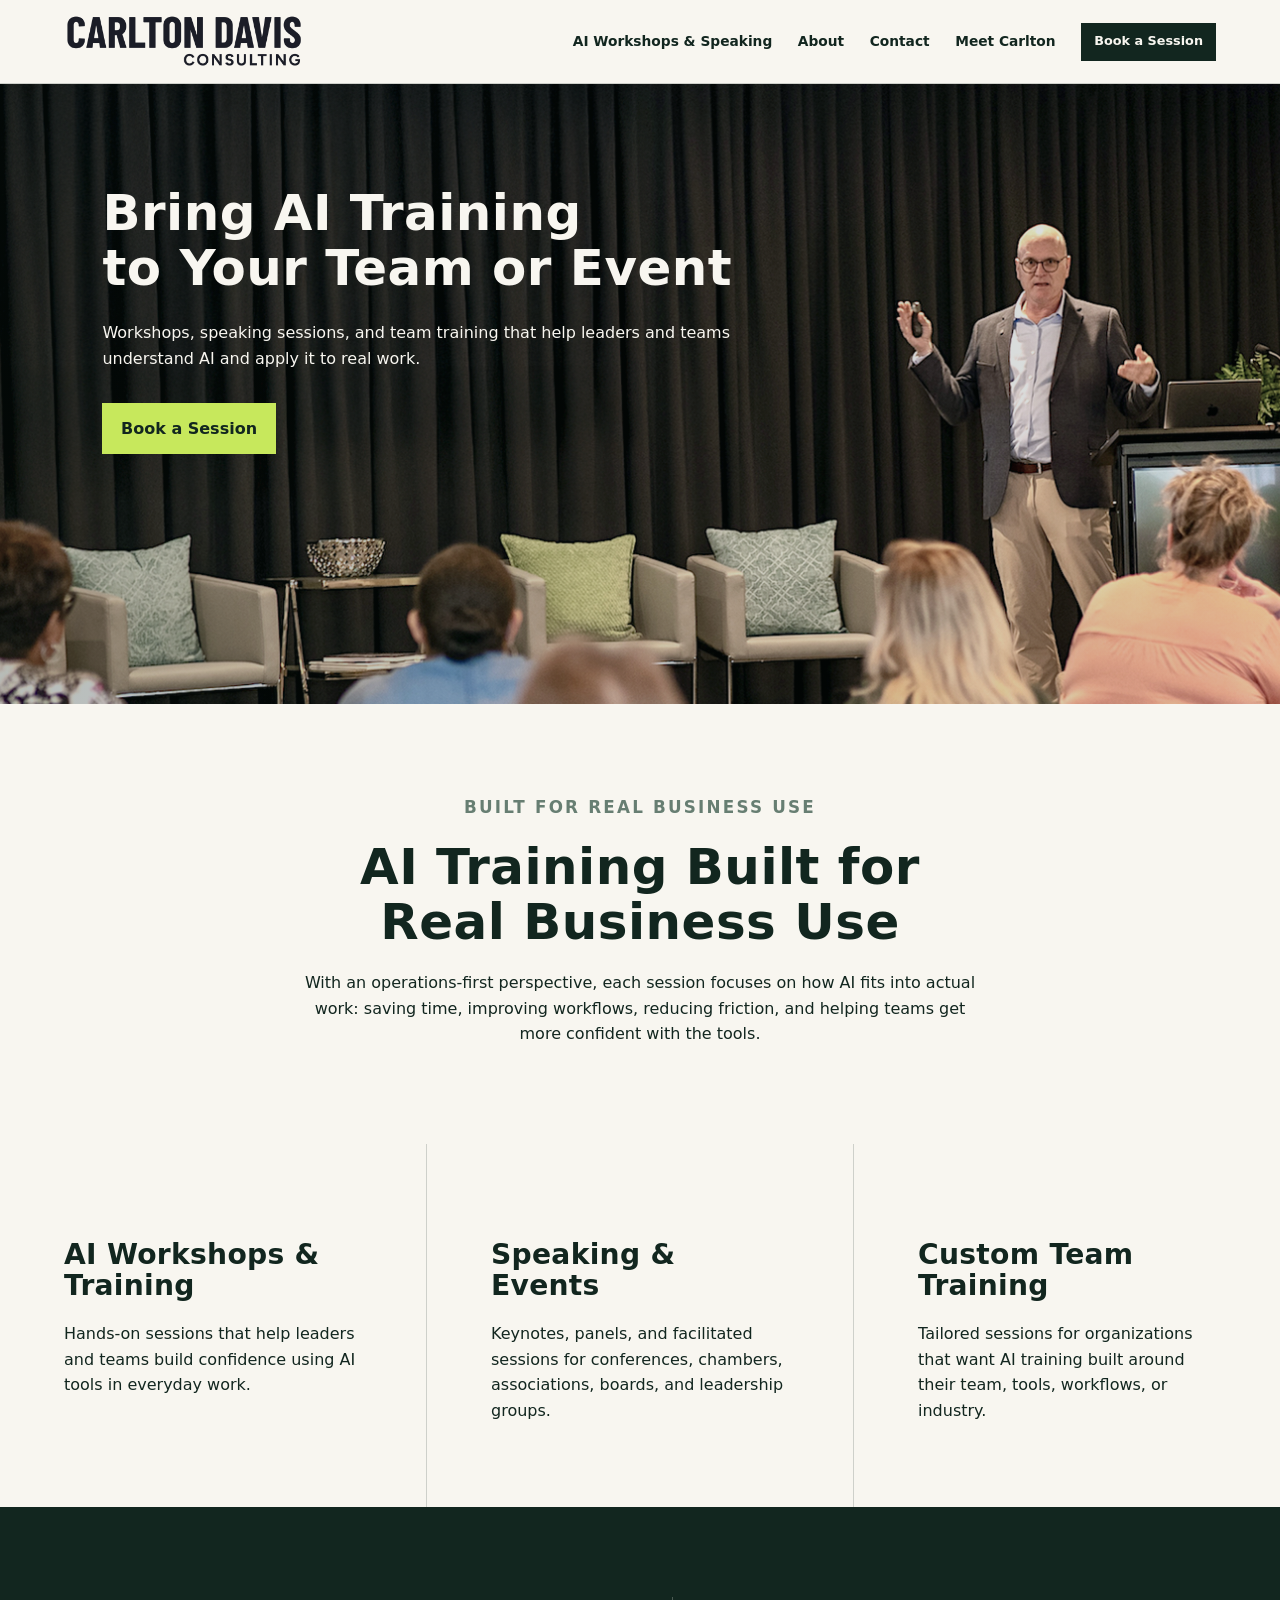
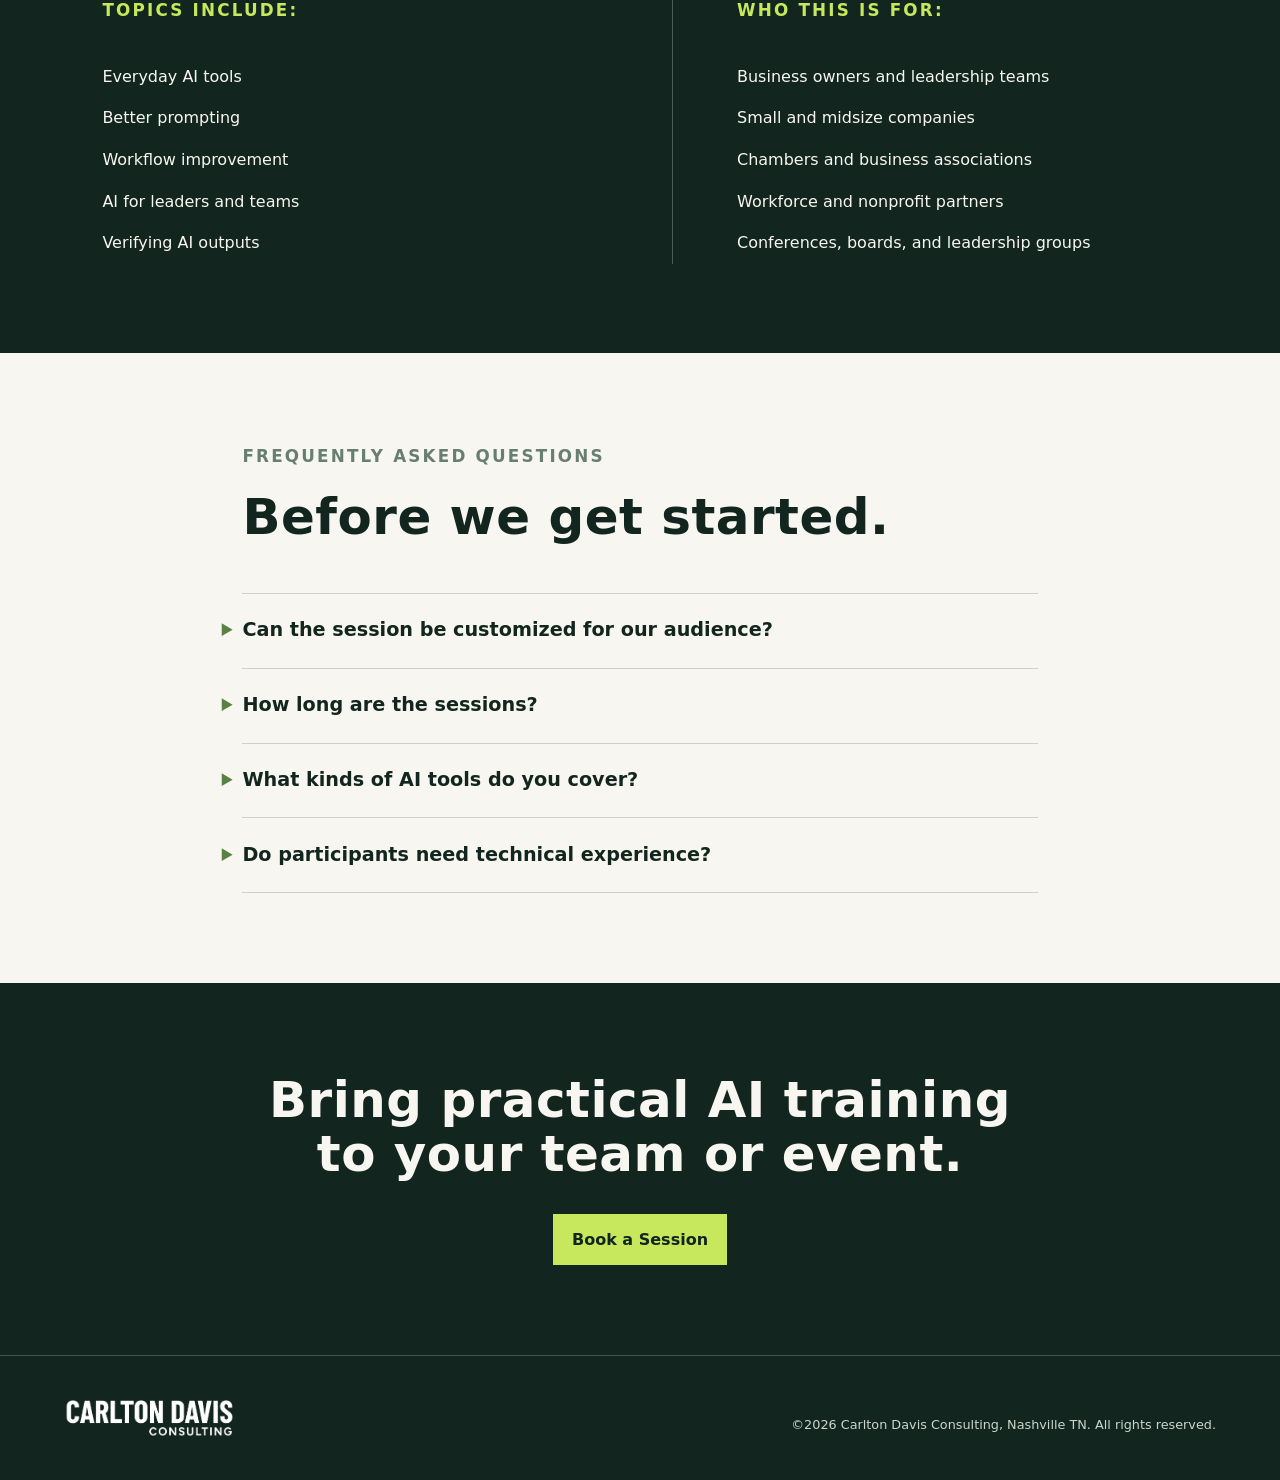
==== ai-workshops-speaking/index.html @ 433b6ee5 "Add files via upload" ====
<!doctype html>
<html lang="en"><head><meta charset="utf-8"><meta name="viewport" content="width=device-width, initial-scale=1"><meta name="description" content="AI workshops, speaking sessions, and team training that help leaders and teams apply AI to real work."><title>AI Workshops &amp; Speaking | Carlton Davis Consulting</title><link rel="canonical" href="https://www.carltondavisconsulting.com/ai-workshops-speaking/"><meta property="og:type" content="website"><meta property="og:title" content="AI Workshops &amp; Speaking | Carlton Davis Consulting"><meta property="og:description" content="Practical AI training for teams, business events, and leadership groups."><meta property="og:image" content="https://www.carltondavisconsulting.com/assets/og.jpg"><meta name="twitter:card" content="summary_large_image"><link rel="stylesheet" href="../assets/styles.css"><link rel="stylesheet" href="../assets/workshops-page.css"><script type="application/ld+json">{"@context":"https://schema.org","@type":"FAQPage","mainEntity":[{"@type":"Question","name":"Can the session be customized for our audience?","acceptedAnswer":{"@type":"Answer","text":"Yes. Workshops and training sessions can be shaped around your audience, industry, tools, and goals."}},{"@type":"Question","name":"How long are the sessions?","acceptedAnswer":{"@type":"Answer","text":"Typical formats include 60-minute presentations, 90-minute leadership sessions, 2-hour demonstrations, half-day workshops and custom team training."}},{"@type":"Question","name":"What kinds of AI tools do you cover?","acceptedAnswer":{"@type":"Answer","text":"Sessions can include tools like ChatGPT, Gemini, Claude, and other everyday AI tools depending on the audience and goals."}},{"@type":"Question","name":"Do participants need technical experience?","acceptedAnswer":{"@type":"Answer","text":"No. Sessions are designed for business leaders and teams who want practical AI guidance without needing a technical background."}}]}</script></head><body><a class="skip-link" href="#main">Skip to content</a><header class="site-header"><a class="brand" href="/" aria-label="Carlton Davis Consulting home">Carlton Davis <span>Consulting</span></a><button class="menu-button" type="button" aria-expanded="false" aria-controls="site-nav">Menu</button><nav id="site-nav" class="site-nav" aria-label="Primary navigation"><a aria-current="page" href="./">AI Workshops &amp; Speaking</a><a href="/#about">About</a><a href="/#contact">Contact</a><a href="/#carlton">Meet Carlton</a><a class="button button-small" href="https://calendar.app.google/vsopyCJjrNw46KgU7" target="_blank" rel="noopener">Book a Session</a></nav></header><main id="main"><section class="page-hero"><img src="../assets/workshops-hero.jpg" width="1592" height="663" alt="Carlton Davis delivering a presentation on AI to an audience of small business owners" fetchpriority="high"><div><h1>Bring AI Training<br>to Your Team or Event</h1><p>Workshops, speaking sessions, and team training that help leaders and teams understand AI and apply it to real work.</p><a class="button button-light" href="https://calendar.app.google/vsopyCJjrNw46KgU7" target="_blank" rel="noopener">Book a Session</a></div></section><section class="section training-intro"><p class="eyebrow">Built for real business use</p><h2>AI Training Built for Real Business Use</h2><p>With an operations-first perspective, each session focuses on how AI fits into actual work: saving time, improving workflows, reducing friction, and helping teams get more confident with the tools.</p></section><section class="section formats"><article><h3>AI Workshops &amp; Training</h3><p>Hands-on sessions that help leaders and teams build confidence using AI tools in everyday work.</p></article><article><h3>Speaking &amp; Events</h3><p>Keynotes, panels, and facilitated sessions for conferences, chambers, associations, boards, and leadership groups.</p></article><article><h3>Custom Team Training</h3><p>Tailored sessions for organizations that want AI training built around their team, tools, workflows, or industry.</p></article></section><section class="section two-column section-dark"><div><p class="eyebrow">Topics include:</p><ul><li>Everyday AI tools</li><li>Better prompting</li><li>Workflow improvement</li><li>AI for leaders and teams</li><li>Verifying AI outputs</li></ul></div><div><p class="eyebrow">Who this is for:</p><ul><li>Business owners and leadership teams</li><li>Small and midsize companies</li><li>Chambers and business associations</li><li>Workforce and nonprofit partners</li><li>Conferences, boards, and leadership groups</li></ul></div></section><section class="section faq"><p class="eyebrow">Frequently asked questions</p><h2>Before we get started.</h2><details><summary>Can the session be customized for our audience?</summary><p>Yes. Workshops and training sessions can be shaped around your audience, industry, tools, and goals.</p></details><details><summary>How long are the sessions?</summary><p>Typical formats include 60-minute presentations, 90-minute leadership sessions, 2-hour demonstrations, half-day workshops and custom team training.</p></details><details><summary>What kinds of AI tools do you cover?</summary><p>Sessions can include tools like ChatGPT, Gemini, Claude, and other everyday AI tools depending on the audience and goals.</p></details><details><summary>Do participants need technical experience?</summary><p>No. Sessions are designed for business leaders and teams who want practical AI guidance without needing a technical background.</p></details></section><section class="section cta section-dark"><h2>Bring practical AI training to your team or event.</h2><a class="button button-light" href="https://calendar.app.google/vsopyCJjrNw46KgU7" target="_blank" rel="noopener">Book a Session</a></section></main><footer><a class="brand" href="/" aria-label="Carlton Davis Consulting home"><img class="footer-logo" src="../assets/cdc-logo-white.png" width="1700" height="350" alt="Carlton Davis Consulting"></a><p>©2026 Carlton Davis Consulting, Nashville TN. All rights reserved.</p></footer><script src="../assets/site.js"></script></body></html>
---- assets/styles.css ----
:root{--ink:#12261f;--paper:#f8f6f0;--cream:#eeeadf;--lime:#c7e85c;--coral:#f39b78;--muted:#66746e;--line:rgba(18,38,31,.18);--sans:Inter,ui-sans-serif,system-ui,-apple-system,BlinkMacSystemFont,"Segoe UI",sans-serif;--serif:Georgia,"Times New Roman",serif}*{box-sizing:border-box}html{scroll-behavior:smooth}body{margin:0;background:var(--paper);color:var(--ink);font:16px/1.6 var(--sans)}img{display:block;max-width:100%}a{color:inherit;text-underline-offset:.18em}.skip-link{position:absolute;left:1rem;top:-4rem;background:var(--lime);padding:.6rem 1rem;z-index:20}.skip-link:focus{top:1rem}.site-header{min-height:84px;padding:0 clamp(1.25rem,5vw,5rem);display:flex;align-items:center;justify-content:space-between;gap:2rem;background:var(--paper);border-bottom:1px solid var(--line);position:relative;z-index:5}.brand{font-size:1.1rem;font-weight:800;text-decoration:none;letter-spacing:-.03em;line-height:1.05}.brand span{display:block;font-weight:450}.site-nav{display:flex;align-items:center;gap:clamp(.8rem,2vw,1.8rem);font-size:.86rem;font-weight:650}.site-nav>a:not(.button){text-decoration:none}.site-nav>a:not(.button):hover,.site-nav>a:not(.button):focus-visible{color:#4a6948}.menu-button{display:none;background:none;border:1px solid var(--ink);padding:.5rem .7rem;font:inherit;font-weight:700}.button{display:inline-flex;align-items:center;justify-content:center;min-height:47px;padding:.72rem 1.1rem;border:1px solid var(--ink);background:var(--ink);color:var(--paper);font-weight:750;text-decoration:none;transition:transform .2s,background .2s}.button:hover,.button:focus-visible{background:#244a3c;transform:translateY(-2px)}.button-light{border-color:var(--lime);background:var(--lime);color:var(--ink)}.button-light:hover,.button-light:focus-visible{background:#dcf28c}.button-small{min-height:38px;padding:.45rem .75rem;font-size:.8rem}.section{padding:clamp(4.5rem,9vw,9rem) clamp(1.25rem,8vw,11rem)}.section-dark{background:var(--ink);color:var(--paper)}.eyebrow{text-transform:uppercase;letter-spacing:.13em;font-size:.72rem;font-weight:800;margin:0 0 1.25rem;color:#677e72}.section-dark .eyebrow{color:var(--lime)}h1,h2,h3{line-height:.98;letter-spacing:-.055em;margin:0;font-weight:800}h1,h2{font-size:clamp(2.65rem,6vw,6.15rem)}h2{font-size:clamp(2.15rem,4.1vw,4.6rem)}h3{font-size:clamp(1.45rem,2.2vw,2.45rem)}p{margin:0 0 1.25rem}.hero{padding:clamp(3rem,7vw,8rem) clamp(1.25rem,8vw,11rem);display:grid;grid-template-columns:minmax(0,1fr) minmax(280px,.84fr);gap:clamp(2rem,7vw,8rem);align-items:end;min-height:680px}.hero-copy{position:relative;z-index:1}.hero h1{max-width:9ch}.hero-lede{font-size:clamp(1.1rem,1.6vw,1.45rem);max-width:34rem;margin:2rem 0}.hero-image{align-self:stretch;object-fit:cover;min-height:420px;max-height:650px;border-radius:0 5rem 0 0}.split{display:grid;grid-template-columns:minmax(260px,.85fr) minmax(0,1.1fr);gap:clamp(2rem,8vw,9rem);align-items:start}.split>img{width:100%;aspect-ratio:1.1;object-fit:cover}.intro>img{aspect-ratio:1.1;object-position:center}.split>div{max-width:52rem}.split p{font-size:1.05rem}.text-link{font-weight:800;text-decoration:none;border-bottom:2px solid var(--lime);padding-bottom:.25rem}.quote{margin:0;padding:clamp(3.5rem,8vw,8rem) clamp(1.25rem,14vw,16rem);font:clamp(1.65rem,3.1vw,3.5rem)/1.12 var(--serif);text-align:center}.quote-light{background:var(--coral);color:var(--ink)}.section-heading{max-width:55rem;margin-bottom:3rem}.service-list{border-top:1px solid var(--line)}.service-list article{display:grid;grid-template-columns:7rem minmax(10rem,1fr) minmax(13rem,1.2fr) minmax(14rem,1.5fr);gap:1.5rem;padding:2.25rem 0;border-bottom:1px solid var(--line)}.service-list article>span{font-weight:800;color:#6e8879}.service-list p{font-size:.95rem}.service-list .service-tagline{font-weight:750;font-size:1.1rem}.service-list .text-link{align-self:start;width:max-content}.contact-section{display:grid;grid-template-columns:1fr minmax(280px,.8fr);gap:clamp(2rem,8vw,8rem)}.contact-section>div{max-width:43rem}.contact-form{display:grid;gap:1rem}.contact-form label{font-size:.84rem;font-weight:800}.contact-form input,.contact-form textarea{display:block;width:100%;margin-top:.35rem;padding:.8rem;border:1px solid rgba(248,246,240,.55);background:transparent;color:var(--paper);font:inherit}.contact-form textarea{resize:vertical}.contact-form .button{justify-self:start}.bio>img{border-radius:50%}.media{background:var(--cream)}.media-grid{display:grid;grid-template-columns:1fr 1fr;gap:1.4rem}.media-grid a{background:var(--paper);text-decoration:none;font-weight:800}.media-grid img{width:100%;aspect-ratio:1.4;object-fit:cover}.media-grid span{display:flex;justify-content:space-between;gap:1rem;padding:1.2rem}.media-grid b{color:#4d7b4d}.insights{display:grid;grid-template-columns:.9fr 1.1fr;gap:3rem;align-items:center}.gallery{display:grid;grid-template-columns:1.05fr .95fr;gap:1rem}.gallery img{width:100%;height:300px;object-fit:cover}.gallery img:last-child{object-position:center 30%}footer{padding:2.8rem clamp(1.25rem,5vw,5rem);display:flex;justify-content:space-between;align-items:end;gap:2rem;background:var(--ink);color:var(--paper);border-top:1px solid rgba(248,246,240,.22)}footer p{font-size:.8rem;margin:0;color:#cbd5cd}.page-hero{position:relative;min-height:620px;color:var(--paper);display:grid;place-items:end start;padding:clamp(3rem,7vw,8rem) clamp(1.25rem,8vw,11rem);overflow:hidden}.page-hero:after{content:"";position:absolute;inset:0;background:linear-gradient(90deg,rgba(10,28,22,.88),rgba(10,28,22,.35))}.page-hero>img{position:absolute;inset:0;width:100%;height:100%;object-fit:cover}.page-hero>div{position:relative;z-index:1;max-width:800px}.page-hero h1{margin-bottom:1.5rem}.page-hero p:not(.eyebrow){font-size:1.15rem;max-width:44rem;margin-bottom:2rem}.training-intro{max-width:900px;margin:auto;text-align:center}.training-intro>p:last-child{font-size:1.15rem;margin-top:2rem}.formats{display:grid;grid-template-columns:repeat(3,1fr);gap:1px;padding:0;background:var(--line)}.formats article{padding:clamp(2.5rem,5vw,5rem);background:var(--paper)}.formats span{color:#63874d;font-weight:850}.formats h3{margin:2rem 0 1.2rem}.two-column{display:grid;grid-template-columns:1fr 1fr;gap:4rem}.two-column ul{list-style:none;padding:0;margin:2rem 0 0}.two-column li{padding:1rem 0;border-top:1px solid rgba(248,246,240,.25);font-size:1.15rem}.faq{max-width:1000px;margin:auto}.faq h2{margin-bottom:3rem}.faq details{border-top:1px solid var(--line);padding:1.35rem 0}.faq details:last-child{border-bottom:1px solid var(--line)}.faq summary{cursor:pointer;font-weight:800;font-size:1.2rem;list-style-position:outside}.faq summary::marker{color:#598144}.faq details p{max-width:700px;margin:1rem 0 0}.cta{text-align:center}.cta h2{max-width:800px;margin:0 auto 2rem}.sr-only{position:absolute;width:1px;height:1px;padding:0;margin:-1px;overflow:hidden;clip:rect(0,0,0,0);white-space:nowrap;border:0}@media(max-width:900px){.site-header{min-height:72px}.menu-button{display:block}.site-nav{display:none;position:absolute;top:100%;left:0;right:0;padding:1rem 1.25rem 1.5rem;background:var(--paper);border-bottom:1px solid var(--line);align-items:stretch;gap:1rem}.site-nav.is-open{display:flex;flex-direction:column}.site-nav .button{width:max-content}.hero{grid-template-columns:1fr;min-height:auto}.hero-image{max-height:450px;min-height:300px}.service-list article{grid-template-columns:4rem 1fr;gap:.7rem 1.5rem}.service-list article>p,.service-list article>a{grid-column:2}.contact-section,.insights{grid-template-columns:1fr}.split{gap:2.5rem}.media-grid{grid-template-columns:1fr}.two-column{gap:2.5rem}}@media(max-width:650px){h1{font-size:clamp(2.6rem,13vw,4rem)}.section{padding:4.25rem 1.25rem}.split{grid-template-columns:1fr}.split>img{max-width:440px}.quote{padding:4rem 1.25rem}.service-list article{display:block;padding:2rem 0}.service-list article>span{display:block;margin-bottom:1.2rem}.formats{grid-template-columns:1fr}.two-column{grid-template-columns:1fr}.two-column li{font-size:1rem}.gallery{grid-template-columns:1fr 1fr}.gallery img{height:220px}footer{align-items:start;flex-direction:column}.page-hero{min-height:560px;padding:3rem 1.25rem}.page-hero h1{font-size:clamp(2.5rem,12vw,3.6rem)}}@media(prefers-reduced-motion:reduce){html{scroll-behavior:auto}.button{transition:none}}
---- assets/workshops-page.css ----
@import url("matched-headlines.css?v=1");

.page-hero > img {
  transform: scaleX(-1);
}

.page-hero::after {
  background: linear-gradient(90deg, rgba(10, 28, 22, .293), rgba(10, 28, 22, .117));
}

.page-hero > div {
  align-self: start;
  margin-top: clamp(.5rem, 1vw, 1rem);
}

.section {
  padding-top: clamp(3.75rem, 7vw, 7rem);
  padding-bottom: clamp(3.75rem, 7vw, 7rem);
}

.formats {
  padding: 0 !important;
}

.page-hero h1,
.training-intro h2,
.faq h2,
.formats h3 {
  letter-spacing: .01em;
  line-height: 1.1;
}

.page-hero h1 {
  font-size: clamp(2rem, 3.9vw, 4.4rem);
}

.cta h2 {
  letter-spacing: .01em;
  line-height: 1.1;
}

.training-intro h2,
.faq h2,
.cta h2 {
  font-size: clamp(2rem, 3.9vw, 4.4rem);
}

.training-intro h2,
.cta h2 {
  letter-spacing: .01em !important;
  line-height: 1.1 !important;
}

.training-intro {
  padding-bottom: clamp(3rem, 6vw, 6rem);
}

/* Match the home page's large-heading spacing. */
.training-intro h2 {
  margin-bottom: 1.25rem;
}

.training-intro > p:last-child {
  margin-top: 0;
}

/* Keep all workshop-page body copy on the same reading scale. */
main p:not(.eyebrow),
main .two-column li {
  font-size: 1rem !important;
  letter-spacing: normal !important;
}

.training-intro .eyebrow,
.faq .eyebrow,
.two-column .eyebrow {
  font-size: 1.05rem;
}

.two-column li {
  border-top: 0;
  padding: .5rem 0;
}

.two-column > div + div {
  border-left: 1px solid rgba(248, 246, 240, .25);
  padding-left: clamp(2rem, 5vw, 5rem);
}

footer .footer-logo {
  width: auto;
  height: 2.2rem;
}

@media (max-width: 650px) {
  .two-column > div + div {
    border-left: 0;
    padding-left: 0;
  }
}
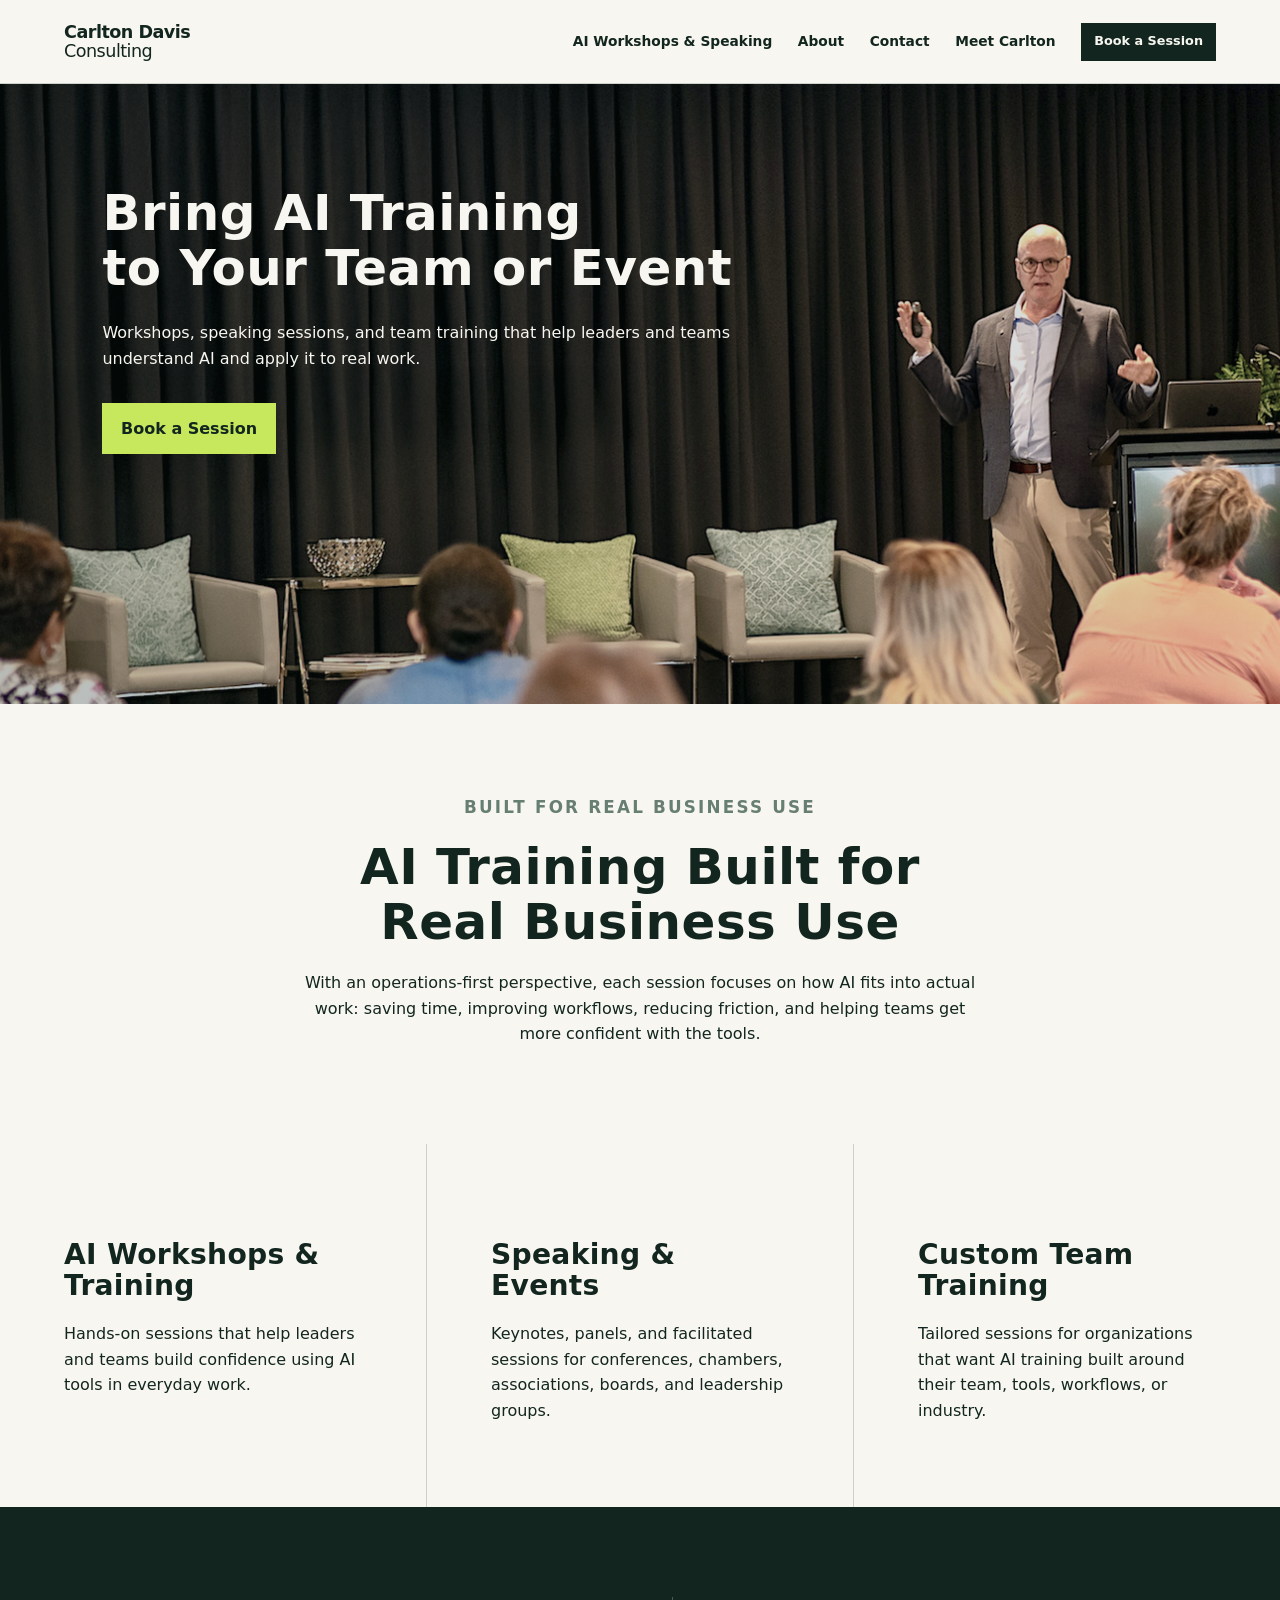
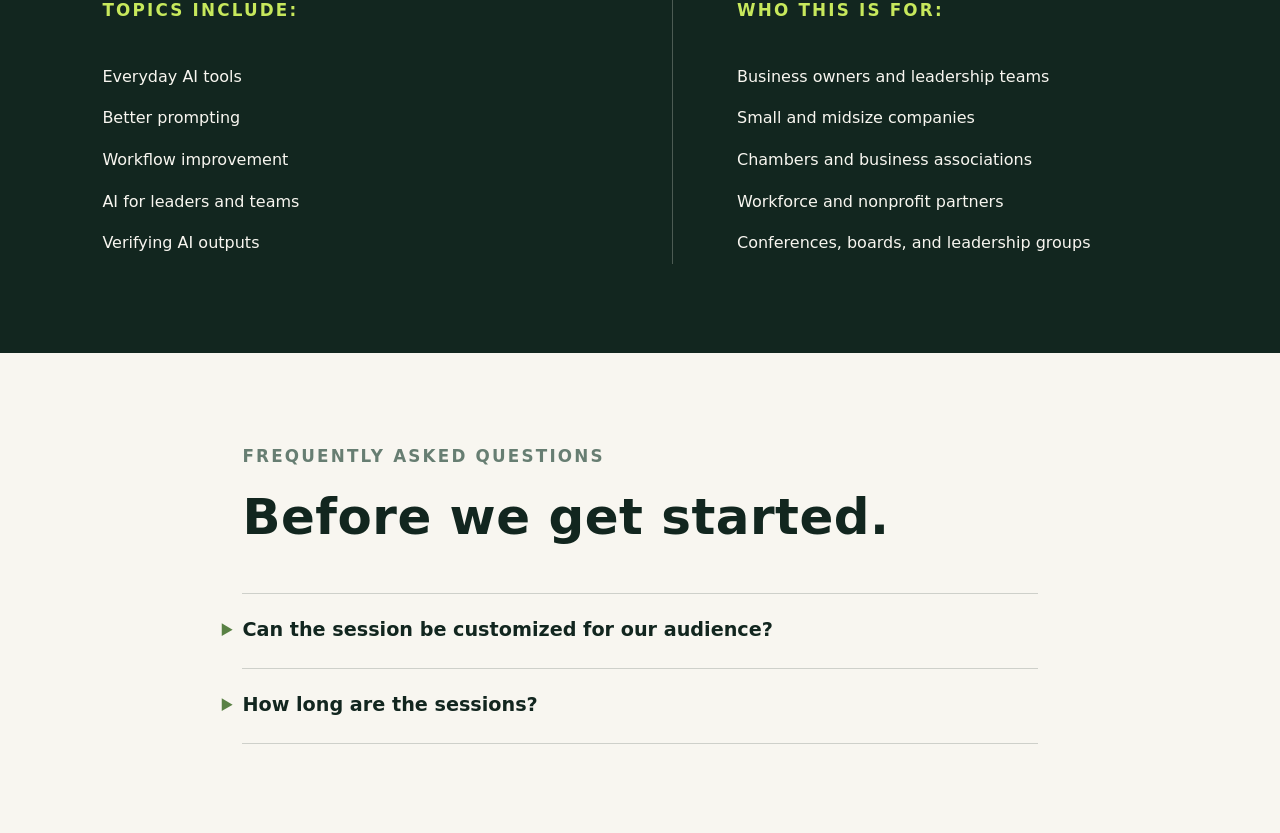
==== commit 6c92895b: "Update index.html" ====
--- a/ai-workshops-speaking/index.html
+++ b/ai-workshops-speaking/index.html
@@ -1,2 +1,2 @@
 <!doctype html>
-<html lang="en"><head><meta charset="utf-8"><meta name="viewport" content="width=device-width, initial-scale=1"><meta name="description" content="AI workshops, speaking sessions, and team training that help leaders and teams apply AI to real work."><title>AI Workshops &amp; Speaking | Carlton Davis Consulting</title><link rel="canonical" href="https://www.carltondavisconsulting.com/ai-workshops-speaking/"><meta property="og:type" content="website"><meta property="og:title" content="AI Workshops &amp; Speaking | Carlton Davis Consulting"><meta property="og:description" content="Practical AI training for teams, business events, and leadership groups."><meta property="og:image" content="https://www.carltondavisconsulting.com/assets/og.jpg"><meta name="twitter:card" content="summary_large_image"><link rel="stylesheet" href="../assets/styles.css"><link rel="stylesheet" href="../assets/workshops-page.css"><script type="application/ld+json">{"@context":"https://schema.org","@type":"FAQPage","mainEntity":[{"@type":"Question","name":"Can the session be customized for our audience?","acceptedAnswer":{"@type":"Answer","text":"Yes. Workshops and training sessions can be shaped around your audience, industry, tools, and goals."}},{"@type":"Question","name":"How long are the sessions?","acceptedAnswer":{"@type":"Answer","text":"Typical formats include 60-minute presentations, 90-minute leadership sessions, 2-hour demonstrations, half-day workshops and custom team training."}},{"@type":"Question","name":"What kinds of AI tools do you cover?","acceptedAnswer":{"@type":"Answer","text":"Sessions can include tools like ChatGPT, Gemini, Claude, and other everyday AI tools depending on the audience and goals."}},{"@type":"Question","name":"Do participants need technical experience?","acceptedAnswer":{"@type":"Answer","text":"No. Sessions are designed for business leaders and teams who want practical AI guidance without needing a technical background."}}]}</script></head><body><a class="skip-link" href="#main">Skip to content</a><header class="site-header"><a class="brand" href="/" aria-label="Carlton Davis Consulting home">Carlton Davis <span>Consulting</span></a><button class="menu-button" type="button" aria-expanded="false" aria-controls="site-nav">Menu</button><nav id="site-nav" class="site-nav" aria-label="Primary navigation"><a aria-current="page" href="./">AI Workshops &amp; Speaking</a><a href="/#about">About</a><a href="/#contact">Contact</a><a href="/#carlton">Meet Carlton</a><a class="button button-small" href="https://calendar.app.google/vsopyCJjrNw46KgU7" target="_blank" rel="noopener">Book a Session</a></nav></header><main id="main"><section class="page-hero"><img src="../assets/workshops-hero.jpg" width="1592" height="663" alt="Carlton Davis delivering a presentation on AI to an audience of small business owners" fetchpriority="high"><div><h1>Bring AI Training<br>to Your Team or Event</h1><p>Workshops, speaking sessions, and team training that help leaders and teams understand AI and apply it to real work.</p><a class="button button-light" href="https://calendar.app.google/vsopyCJjrNw46KgU7" target="_blank" rel="noopener">Book a Session</a></div></section><section class="section training-intro"><p class="eyebrow">Built for real business use</p><h2>AI Training Built for Real Business Use</h2><p>With an operations-first perspective, each session focuses on how AI fits into actual work: saving time, improving workflows, reducing friction, and helping teams get more confident with the tools.</p></section><section class="section formats"><article><h3>AI Workshops &amp; Training</h3><p>Hands-on sessions that help leaders and teams build confidence using AI tools in everyday work.</p></article><article><h3>Speaking &amp; Events</h3><p>Keynotes, panels, and facilitated sessions for conferences, chambers, associations, boards, and leadership groups.</p></article><article><h3>Custom Team Training</h3><p>Tailored sessions for organizations that want AI training built around their team, tools, workflows, or industry.</p></article></section><section class="section two-column section-dark"><div><p class="eyebrow">Topics include:</p><ul><li>Everyday AI tools</li><li>Better prompting</li><li>Workflow improvement</li><li>AI for leaders and teams</li><li>Verifying AI outputs</li></ul></div><div><p class="eyebrow">Who this is for:</p><ul><li>Business owners and leadership teams</li><li>Small and midsize companies</li><li>Chambers and business associations</li><li>Workforce and nonprofit partners</li><li>Conferences, boards, and leadership groups</li></ul></div></section><section class="section faq"><p class="eyebrow">Frequently asked questions</p><h2>Before we get started.</h2><details><summary>Can the session be customized for our audience?</summary><p>Yes. Workshops and training sessions can be shaped around your audience, industry, tools, and goals.</p></details><details><summary>How long are the sessions?</summary><p>Typical formats include 60-minute presentations, 90-minute leadership sessions, 2-hour demonstrations, half-day workshops and custom team training.</p></details><details><summary>What kinds of AI tools do you cover?</summary><p>Sessions can include tools like ChatGPT, Gemini, Claude, and other everyday AI tools depending on the audience and goals.</p></details><details><summary>Do participants need technical experience?</summary><p>No. Sessions are designed for business leaders and teams who want practical AI guidance without needing a technical background.</p></details></section><section class="section cta section-dark"><h2>Bring practical AI training to your team or event.</h2><a class="button button-light" href="https://calendar.app.google/vsopyCJjrNw46KgU7" target="_blank" rel="noopener">Book a Session</a></section></main><footer><a class="brand" href="/" aria-label="Carlton Davis Consulting home"><img class="footer-logo" src="../assets/cdc-logo-white.png" width="1700" height="350" alt="Carlton Davis Consulting"></a><p>©2026 Carlton Davis Consulting, Nashville TN. All rights reserved.</p></footer><script src="../assets/site.js"></script></body></html>
+<html lang="en"><head><meta charset="utf-8"><meta name="viewport" content="width=device-width, initial-scale=1"><meta name="description" content="AI workshops, speaking sessions, and team training that help leaders and teams apply AI to real work."><title>AI Workshops &amp; Speaking | Carlton Davis Consulting</title><link rel="canonical" href="https://www.carltondavisconsulting.com/ai-workshops-speaking/"><meta property="og:type" content="website"><meta property="og:title" content="AI Workshops &amp; Speaking | Carlton Davis Consulting"><meta property="og:description" content="Practical AI training for teams, business events, and leadership groups."><meta property="og:image" content="https://www.carltondavisconsulting.com/assets/og-carlton-v3.jpg"><meta property="og:image:secure_url" content="https://www.carltondavisconsulting.com/assets/og-carlton-v3.jpg"><meta property="og:image:type" content="image/jpeg"><meta property="og:image:width" content="1200"><meta property="og:image:height" content="630"><meta property="og:image:alt" content="Carlton Davis Consulting logo above a business meeting."><meta name="twitter:card" content="summary_large_image"><meta name="twitter:title" content="AI Workshops &amp; Speaking | Carlton Davis Consulting"><meta name="twitter:description" content="Practical AI training for teams, business events, and leadership groups."><meta name="twitter:image" content="https://www.carltondavisconsulting.com/assets/og-carlton-v3.jpg"><meta name="twitter:image:alt" content="Carlton Davis Consulting logo above a business meeting."><link rel="icon" type="image/png" href="../assets/favicon.png"><link rel="stylesheet" href="../assets/styles.css"><link rel="stylesheet" href="../assets/workshops-page.css"><script type="application/ld+json">{"@context":"https://schema.org","@type":"FAQPage","mainEntity":[{"@type":"Question","name":"Can the session be customized for our audience?","acceptedAnswer":{"@type":"Answer","text":"Yes. Workshops and training sessions can be shaped around your audience, industry, tools, and goals."}},{"@type":"Question","name":"How long are the sessions?","acceptedAnswer":{"@type":"Answer","text":"Typical formats include 60-minute presentations, 90-minute leadership sessions, 2-hour demonstrations, half-day workshops and custom team training."}},{"@type":"Question","name":"What kinds of AI tools do you cover?","acceptedAnswer":{"@type":"Answer","text":"Sessions can include tools like ChatGPT, Gemini, Claude, and other everyday AI tools depending on the audience and goals."}},{"@type":"Question","name":"Do participants need technical experience?","acceptedAnswer":{"@type":"Answer","text":"No. Sessions are designed for business leaders and teams who want practical AI guidance without needing a technical background."}}]}</script></head><body><a class="skip-link" href="#main">Skip to content</a><header class="site-header"><a class="brand" href="/" aria-label="Carlton Davis Consulting home">Carlton Davis <span>Consulting</span></a><button class="menu-button" type="button" aria-expanded="false" aria-controls="site-nav">Menu</button><nav id="site-nav" class="site-nav" aria-label="Primary navigation"><a aria-current="page" href="./">AI Workshops &amp; Speaking</a><a href="/#about">About</a><a href="/#contact">Contact</a><a href="/#carlton">Meet Carlton</a><a class="button button-small" href="https://calendar.app.google/vsopyCJjrNw46KgU7" target="_blank" rel="noopener">Book a Session</a></nav></header><main id="main"><section class="page-hero"><img src="../assets/workshops-hero.jpg" width="1592" height="663" alt="Carlton Davis delivering a presentation on AI to an audience of small business owners" fetchpriority="high"><div><h1>Bring AI Training<br>to Your Team or Event</h1><p>Workshops, speaking sessions, and team training that help leaders and teams understand AI and apply it to real work.</p><a class="button button-light" href="https://calendar.app.google/vsopyCJjrNw46KgU7" target="_blank" rel="noopener">Book a Session</a></div></section><section class="section training-intro"><p class="eyebrow">Built for real business use</p><h2>AI Training Built for Real Business Use</h2><p>With an operations-first perspective, each session focuses on how AI fits into actual work: saving time, improving workflows, reducing friction, and helping teams get more confident with the tools.</p></section><section class="section formats"><article><h3>AI Workshops &amp; Training</h3><p>Hands-on sessions that help leaders and teams build confidence using AI tools in everyday work.</p></article><article><h3>Speaking &amp; Events</h3><p>Keynotes, panels, and facilitated sessions for conferences, chambers, associations, boards, and leadership groups.</p></article><article><h3>Custom Team Training</h3><p>Tailored sessions for organizations that want AI training built around their team, tools, workflows, or industry.</p></article></section><section class="section two-column section-dark"><div><p class="eyebrow">Topics include:</p><ul><li>Everyday AI tools</li><li>Better prompting</li><li>Workflow improvement</li><li>AI for leaders and teams</li><li>Verifying AI outputs</li></ul></div><div><p class="eyebrow">Who this is for:</p><ul><li>Business owners and leadership teams</li><li>Small and midsize companies</li><li>Chambers and business associations</li><li>Workforce and nonprofit partners</li><li>Conferences, boards, and leadership groups</li></ul></div></section><section class="section faq"><p class="eyebrow">Frequently asked questions</p><h2>Before we get started.</h2><details><summary>Can the session be customized for our audience?</summary><p>Yes. Workshops and training sessions can be shaped around your audience, industry, tools, and goals.</p></details><details><summary>How long are the sessions?
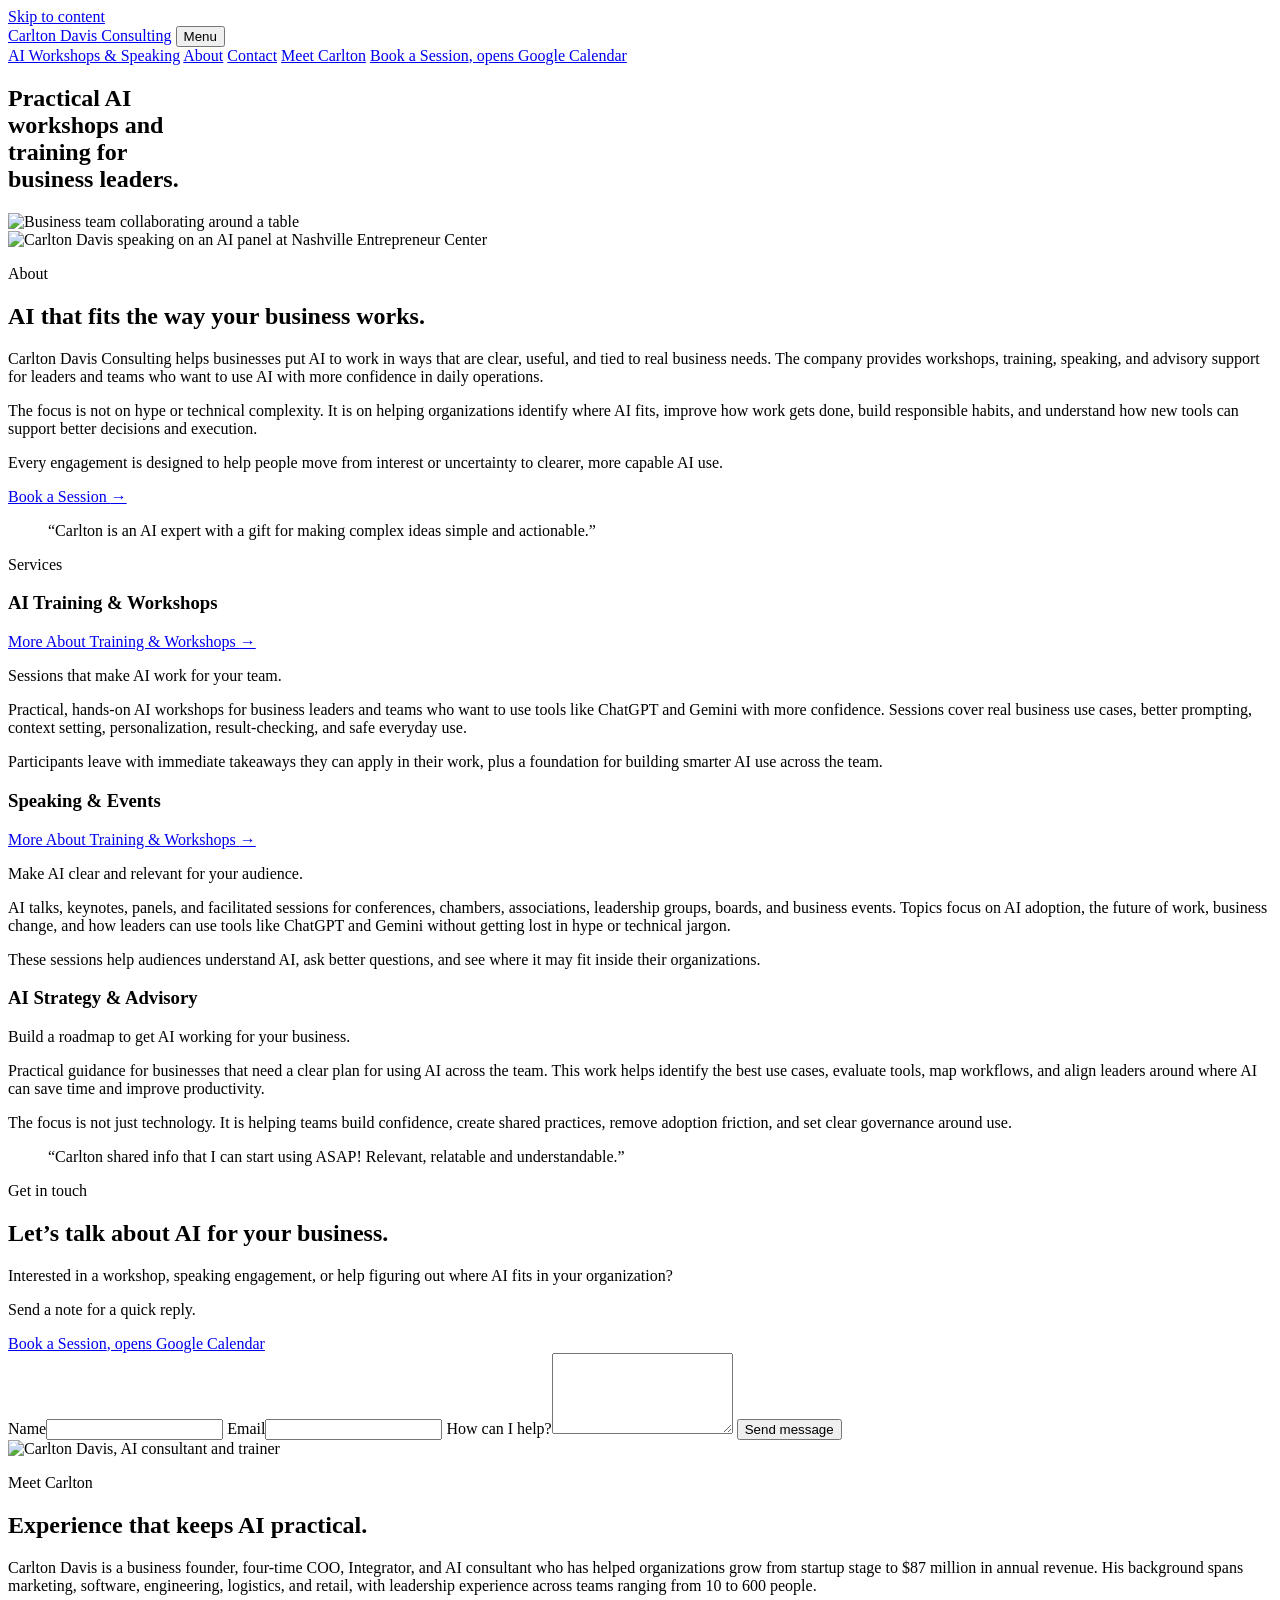
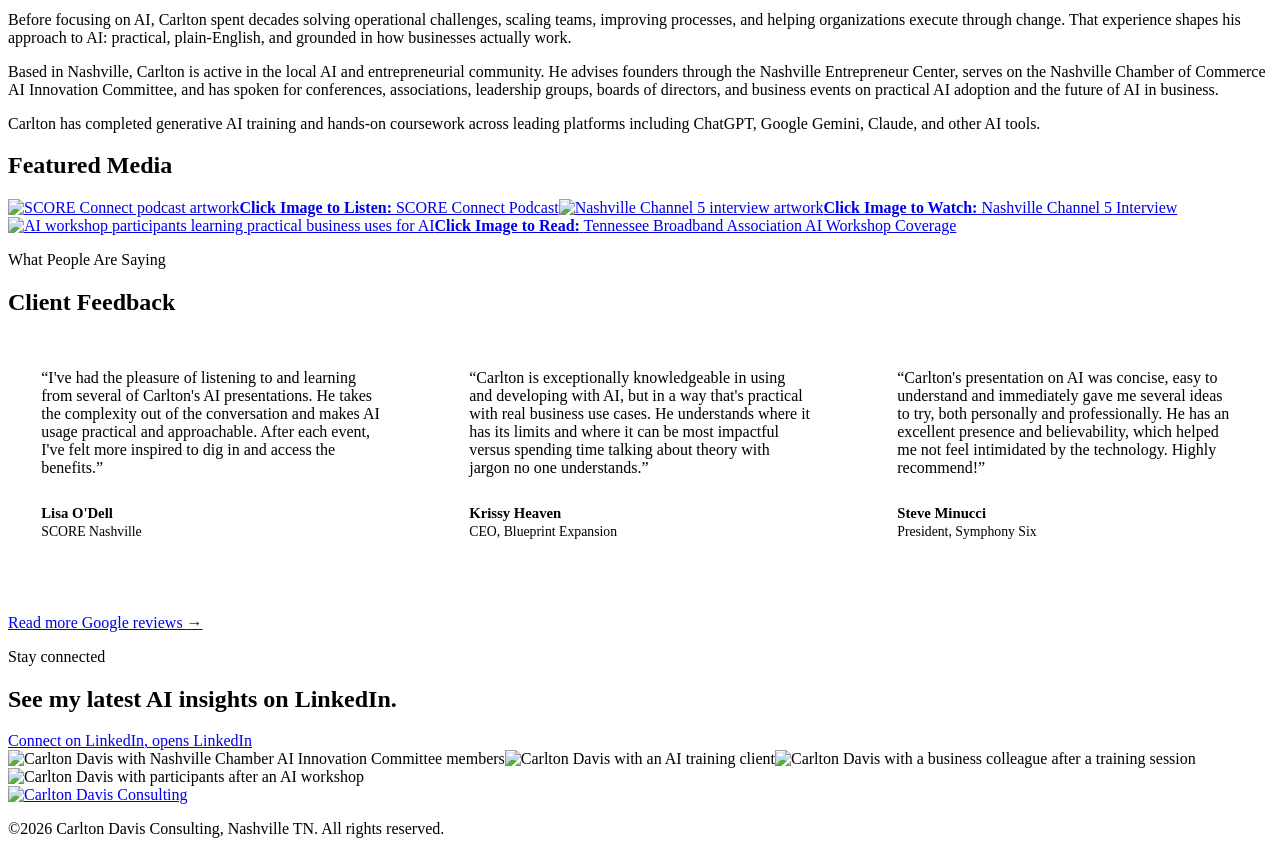
==== commit 1edd9a31: "Add files via upload" ====
--- a/ai-workshops-speaking/index.html
+++ b/ai-workshops-speaking/index.html
@@ -1,2 +1,149 @@
 <!doctype html>
-<html lang="en"><head><meta charset="utf-8"><meta name="viewport" content="width=device-width, initial-scale=1"><meta name="description" content="AI workshops, speaking sessions, and team training that help leaders and teams apply AI to real work."><title>AI Workshops &amp; Speaking | Carlton Davis Consulting</title><link rel="canonical" href="https://www.carltondavisconsulting.com/ai-workshops-speaking/"><meta property="og:type" content="website"><meta property="og:title" content="AI Workshops &amp; Speaking | Carlton Davis Consulting"><meta property="og:description" content="Practical AI training for teams, business events, and leadership groups."><meta property="og:image" content="https://www.carltondavisconsulting.com/assets/og-carlton-v3.jpg"><meta property="og:image:secure_url" content="https://www.carltondavisconsulting.com/assets/og-carlton-v3.jpg"><meta property="og:image:type" content="image/jpeg"><meta property="og:image:width" content="1200"><meta property="og:image:height" content="630"><meta property="og:image:alt" content="Carlton Davis Consulting logo above a business meeting."><meta name="twitter:card" content="summary_large_image"><meta name="twitter:title" content="AI Workshops &amp; Speaking | Carlton Davis Consulting"><meta name="twitter:description" content="Practical AI training for teams, business events, and leadership groups."><meta name="twitter:image" content="https://www.carltondavisconsulting.com/assets/og-carlton-v3.jpg"><meta name="twitter:image:alt" content="Carlton Davis Consulting logo above a business meeting."><link rel="icon" type="image/png" href="../assets/favicon.png"><link rel="stylesheet" href="../assets/styles.css"><link rel="stylesheet" href="../assets/workshops-page.css"><script type="application/ld+json">{"@context":"https://schema.org","@type":"FAQPage","mainEntity":[{"@type":"Question","name":"Can the session be customized for our audience?","acceptedAnswer":{"@type":"Answer","text":"Yes. Workshops and training sessions can be shaped around your audience, industry, tools, and goals."}},{"@type":"Question","name":"How long are the sessions?","acceptedAnswer":{"@type":"Answer","text":"Typical formats include 60-minute presentations, 90-minute leadership sessions, 2-hour demonstrations, half-day workshops and custom team training."}},{"@type":"Question","name":"What kinds of AI tools do you cover?","acceptedAnswer":{"@type":"Answer","text":"Sessions can include tools like ChatGPT, Gemini, Claude, and other everyday AI tools depending on the audience and goals."}},{"@type":"Question","name":"Do participants need technical experience?","acceptedAnswer":{"@type":"Answer","text":"No. Sessions are designed for business leaders and teams who want practical AI guidance without needing a technical background."}}]}</script></head><body><a class="skip-link" href="#main">Skip to content</a><header class="site-header"><a class="brand" href="/" aria-label="Carlton Davis Consulting home">Carlton Davis <span>Consulting</span></a><button class="menu-button" type="button" aria-expanded="false" aria-controls="site-nav">Menu</button><nav id="site-nav" class="site-nav" aria-label="Primary navigation"><a aria-current="page" href="./">AI Workshops &amp; Speaking</a><a href="/#about">About</a><a href="/#contact">Contact</a><a href="/#carlton">Meet Carlton</a><a class="button button-small" href="https://calendar.app.google/vsopyCJjrNw46KgU7" target="_blank" rel="noopener">Book a Session</a></nav></header><main id="main"><section class="page-hero"><img src="../assets/workshops-hero.jpg" width="1592" height="663" alt="Carlton Davis delivering a presentation on AI to an audience of small business owners" fetchpriority="high"><div><h1>Bring AI Training<br>to Your Team or Event</h1><p>Workshops, speaking sessions, and team training that help leaders and teams understand AI and apply it to real work.</p><a class="button button-light" href="https://calendar.app.google/vsopyCJjrNw46KgU7" target="_blank" rel="noopener">Book a Session</a></div></section><section class="section training-intro"><p class="eyebrow">Built for real business use</p><h2>AI Training Built for Real Business Use</h2><p>With an operations-first perspective, each session focuses on how AI fits into actual work: saving time, improving workflows, reducing friction, and helping teams get more confident with the tools.</p></section><section class="section formats"><article><h3>AI Workshops &amp; Training</h3><p>Hands-on sessions that help leaders and teams build confidence using AI tools in everyday work.</p></article><article><h3>Speaking &amp; Events</h3><p>Keynotes, panels, and facilitated sessions for conferences, chambers, associations, boards, and leadership groups.</p></article><article><h3>Custom Team Training</h3><p>Tailored sessions for organizations that want AI training built around their team, tools, workflows, or industry.</p></article></section><section class="section two-column section-dark"><div><p class="eyebrow">Topics include:</p><ul><li>Everyday AI tools</li><li>Better prompting</li><li>Workflow improvement</li><li>AI for leaders and teams</li><li>Verifying AI outputs</li></ul></div><div><p class="eyebrow">Who this is for:</p><ul><li>Business owners and leadership teams</li><li>Small and midsize companies</li><li>Chambers and business associations</li><li>Workforce and nonprofit partners</li><li>Conferences, boards, and leadership groups</li></ul></div></section><section class="section faq"><p class="eyebrow">Frequently asked questions</p><h2>Before we get started.</h2><details><summary>Can the session be customized for our audience?</summary><p>Yes. Workshops and training sessions can be shaped around your audience, industry, tools, and goals.</p></details><details><summary>How long are the sessions?
+<html lang="en">
+  <head>
+    <meta charset="utf-8">
+    <meta name="viewport" content="width=device-width, initial-scale=1">
+    <meta name="description" content="Carlton Davis Consulting helps business leaders and teams use AI with practical workshops, training, speaking, and strategy in Nashville and beyond.">
+    <meta name="robots" content="index, follow">
+    <title>Carlton Davis Consulting | Practical AI Workshops &amp; Training</title>
+    <link rel="canonical" href="https://www.carltondavisconsulting.com/">
+    <meta property="og:site_name" content="Carlton Davis Consulting">
+    <meta property="og:type" content="website">
+    <meta property="og:title" content="Carlton Davis Consulting | Practical AI Workshops &amp; Training">
+    <meta property="og:description" content="Practical AI workshops, training, speaking, and strategy for business leaders and teams.">
+    <meta property="og:url" content="https://www.carltondavisconsulting.com/">
+    <meta property="og:image" content="https://www.carltondavisconsulting.com/assets/og-carlton-v3.jpg">
+    <meta property="og:image:secure_url" content="https://www.carltondavisconsulting.com/assets/og-carlton-v3.jpg">
+    <meta property="og:image:type" content="image/jpeg">
+    <meta property="og:image:width" content="1200">
+    <meta property="og:image:height" content="630">
+    <meta property="og:image:alt" content="Carlton Davis Consulting logo above a business meeting.">
+    <meta name="twitter:card" content="summary_large_image">
+    <meta name="twitter:title" content="Carlton Davis Consulting | Practical AI Workshops &amp; Training">
+    <meta name="twitter:description" content="Practical AI workshops, training, speaking, and strategy for business leaders and teams.">
+    <meta name="twitter:image" content="https://www.carltondavisconsulting.com/assets/og-carlton-v3.jpg">
+    <meta name="twitter:image:alt" content="Carlton Davis Consulting logo above a business meeting.">
+    <link rel="icon" type="image/png" href="assets/favicon.png">
+    <link rel="stylesheet" href="assets/styles.css">
+    <link rel="stylesheet" href="assets/hero.css?v=11">
+    <link rel="stylesheet" href="assets/intro-image.css?v=2">
+    <link rel="stylesheet" href="assets/headings.css?v=10">
+    <link rel="stylesheet" href="assets/quote-bands.css">
+    <link rel="stylesheet" href="assets/contact-light.css">
+    <link rel="stylesheet" href="assets/services-layout.css">
+    <link rel="stylesheet" href="assets/meet-carlton-image.css">
+    <link rel="stylesheet" href="assets/featured-media.css?v=3">
+    <style>
+      .client-feedback { background: var(--cream); }
+      .feedback-grid { display: grid; grid-template-columns: repeat(3, 1fr); gap: 1.25rem; margin-bottom: 2.5rem; }
+      .feedback-grid figure { display: flex; flex-direction: column; margin: 0; padding: clamp(1.5rem, 2.6vw, 2.4rem); background: var(--paper); border-top: 4px solid var(--lime); }
+      .feedback-grid blockquote { margin: 0; font: 1.08rem/1.55 var(--serif); }
+      .feedback-grid figcaption { display: grid; gap: .12rem; margin-top: auto; padding-top: 1.75rem; font-size: .86rem; }
+      .feedback-grid figcaption strong { font-size: .92rem; }
+      .feedback-grid figcaption span { color: var(--muted); }
+      @media (max-width: 900px) { .feedback-grid { grid-template-columns: 1fr; } }
+    </style>
+    <script type="application/ld+json">
+      {"@context":"https://schema.org","@type":"ProfessionalService","name":"Carlton Davis Consulting","url":"https://www.carltondavisconsulting.com/","description":"Practical AI workshops, training, speaking, and strategy for business leaders and teams.","areaServed":"Nashville, Tennessee and beyond","founder":{"@type":"Person","name":"Carlton Davis"},"sameAs":["https://www.linkedin.com/in/carltondavis/","https://www.google.com/maps/place/Carlton+Davis+Consulting/@36.1861885,-87.1147961,10z/data=!4m8!3m7!1s0x4f8a8050d8772bf9:0x6bc1f42861ff6720!8m2!3d36.1866404!4d-86.785147!9m1!1b1!16s%2Fg%2F11nhcmhpl7?entry=ttu"],"hasOfferCatalog":{"@type":"OfferCatalog","name":"Services","itemListElement":[{"@type":"Offer","itemOffered":{"@type":"Service","name":"AI Training & Workshops"}},{"@type":"Offer","itemOffered":{"@type":"Service","name":"Speaking & Events"}},{"@type":"Offer","itemOffered":{"@type":"Service","name":"AI Strategy & Advisory"}}]}}
+    </script>
+  </head>
+  <body>
+    <a class="skip-link" href="#main">Skip to content</a>
+    <header class="site-header">
+      <a class="brand" href="/" aria-label="Carlton Davis Consulting home">Carlton Davis <span>Consulting</span></a>
+      <button class="menu-button" type="button" aria-expanded="false" aria-controls="site-nav">Menu</button>
+      <nav id="site-nav" class="site-nav" aria-label="Primary navigation">
+        <a href="ai-workshops-speaking/index.html">AI Workshops &amp; Speaking</a>
+        <a href="#about">About</a>
+        <a href="#contact">Contact</a>
+        <a href="#carlton">Meet Carlton</a>
+        <a class="button button-small" href="https://calendar.app.google/vsopyCJjrNw46KgU7" target="_blank" rel="noopener">Book a Session<span class="sr-only">, opens Google Calendar</span></a>
+      </nav>
+    </header>
+    <main id="main">
+      <section class="hero section-dark">
+        <div class="hero-copy">
+          <h1>Practical AI<br>workshops and<br>training for<br>business leaders.</h1>
+        </div>
+        <img class="hero-image" src="assets/hero.jpg" width="1500" height="1000" alt="Business team collaborating around a table" fetchpriority="high">
+      </section>
+
+      <section id="about" class="section split intro">
+        <img src="assets/panel.jpg" width="1487" height="803" alt="Carlton Davis speaking on an AI panel at Nashville Entrepreneur Center" loading="lazy">
+        <div>
+          <p class="eyebrow">About</p>
+          <h2>AI that fits the way your business works.</h2>
+          <p>Carlton Davis Consulting helps businesses put AI to work in ways that are clear, useful, and tied to real business needs. The company provides workshops, training, speaking, and advisory support for leaders and teams who want to use AI with more confidence in daily operations.</p>
+          <p>The focus is not on hype or technical complexity. It is on helping organizations identify where AI fits, improve how work gets done, build responsible habits, and understand how new tools can support better decisions and execution.</p>
+          <p>Every engagement is designed to help people move from interest or uncertainty to clearer, more capable AI use.</p>
+          <a class="text-link" href="https://calendar.app.google/vsopyCJjrNw46KgU7" target="_blank" rel="noopener">Book a Session <span aria-hidden="true">→</span></a>
+        </div>
+      </section>
+
+      <blockquote class="quote section-dark">“Carlton is an AI expert with a gift for making complex ideas simple and actionable.”</blockquote>
+
+      <section class="section services" aria-label="Services">
+        <div class="section-heading"><p class="eyebrow">Services</p></div>
+        <div class="service-list">
+          <article>
+            <div class="service-main"><h3>AI Training &amp; Workshops</h3><a class="text-link" href="ai-workshops-speaking/">More About Training &amp; Workshops <span aria-hidden="true">→</span></a></div>
+            <div class="service-copy"><p class="service-tagline">Sessions that make AI work for your team.</p><p>Practical, hands-on AI workshops for business leaders and teams who want to use tools like ChatGPT and Gemini with more confidence. Sessions cover real business use cases, better prompting, context setting, personalization, result-checking, and safe everyday use.</p><p class="service-support">Participants leave with immediate takeaways they can apply in their work, plus a foundation for building smarter AI use across the team.</p></div>
+          </article>
+          <article>
+            <div class="service-main"><h3>Speaking &amp; Events</h3><a class="text-link" href="ai-workshops-speaking/">More About Training &amp; Workshops <span aria-hidden="true">→</span></a></div>
+            <div class="service-copy"><p class="service-tagline">Make AI clear and relevant for your audience.</p><p>AI talks, keynotes, panels, and facilitated sessions for conferences, chambers, associations, leadership groups, boards, and business events. Topics focus on AI adoption, the future of work, business change, and how leaders can use tools like ChatGPT and Gemini without getting lost in hype or technical jargon.</p><p class="service-support">These sessions help audiences understand AI, ask better questions, and see where it may fit inside their organizations.</p></div>
+          </article>
+          <article>
+            <div class="service-main"><h3>AI Strategy &amp; Advisory</h3></div>
+            <div class="service-copy"><p class="service-tagline">Build a roadmap to get AI working for your business.</p><p>Practical guidance for businesses that need a clear plan for using AI across the team. This work helps identify the best use cases, evaluate tools, map workflows, and align leaders around where AI can save time and improve productivity.</p><p class="service-support">The focus is not just technology. It is helping teams build confidence, create shared practices, remove adoption friction, and set clear governance around use.</p></div>
+          </article>
+        </div>
+      </section>
+
+      <blockquote class="quote quote-light">“Carlton shared info that I can start using ASAP! Relevant, relatable and understandable.”</blockquote>
+
+      <section id="contact" class="section contact-section">
+        <div><p class="eyebrow">Get in touch</p><h2>Let’s talk about AI for your business.</h2><p>Interested in a workshop, speaking engagement, or help figuring out where AI fits in your organization?</p><p>Send a note for a quick reply.</p><a class="button button-light" href="https://calendar.app.google/vsopyCJjrNw46KgU7" target="_blank" rel="noopener">Book a Session<span class="sr-only">, opens Google Calendar</span></a></div>
+        <form class="contact-form" action="https://formspree.io/f/xrpzqgog" method="POST">
+          <label>Name<input name="name" autocomplete="name" required></label>
+          <label>Email<input type="email" name="email" autocomplete="email" required></label>
+          <label>How can I help?<textarea name="message" rows="5" required></textarea></label>
+          <button class="button button-light" type="submit">Send message</button>
+        </form>
+      </section>
+
+      <section id="carlton" class="section split bio">
+        <img src="assets/carlton.jpg" width="1024" height="1024" alt="Carlton Davis, AI consultant and trainer" loading="lazy">
+        <div><p class="eyebrow">Meet Carlton</p><h2>Experience that keeps AI practical.</h2><p>Carlton Davis is a business founder, four-time COO, Integrator, and AI consultant who has helped organizations grow from startup stage to $87 million in annual revenue. His background spans marketing, software, engineering, logistics, and retail, with leadership experience across teams ranging from 10 to 600 people.</p><p>Before focusing on AI, Carlton spent decades solving operational challenges, scaling teams, improving processes, and helping organizations execute through change. That experience shapes his approach to AI: practical, plain-English, and grounded in how businesses actually work.</p><p>Based in Nashville, Carlton is active in the local AI and entrepreneurial community. He advises founders through the Nashville Entrepreneur Center, serves on the Nashville Chamber of Commerce AI Innovation Committee, and has spoken for conferences, associations, leadership groups, boards of directors, and business events on practical AI adoption and the future of AI in business.</p><p>Carlton has completed generative AI training and hands-on coursework across leading platforms including ChatGPT, Google Gemini, Claude, and other AI tools.</p></div>
+      </section>
+
+      <section class="section media" aria-labelledby="media-heading"><div class="section-heading"><h2 id="media-heading">Featured Media</h2></div><div class="media-grid"><a href="https://html5-player.libsyn.com/embed/episode/id/41222910/height/90/theme/custom/thumbnail/yes/direction/forward/render-playlist/no/custom-color/000000/" target="_blank" rel="noopener"><span class="media-image"><img src="assets/podcast.png" width="1000" height="560" alt="SCORE Connect podcast artwork" loading="lazy"></span><span class="media-caption"><strong>Click Image to Listen:</strong> <i style="font-style: normal; font-weight: 400;">SCORE Connect Podcast</i></span></a><a href="https://cf.cdn.uplynk.com/ause1/slices/ba9/9ca48a3b38ef42538c6fe52a659b1e99/ba9e548a7441422fa6a9f8944dccf2cf/ba9e548a7441422fa6a9f8944dccf2cf_e.mp4" target="_blank" rel="noopener"><span class="media-image"><img src="assets/channel5.jpg" width="1000" height="560" alt="Nashville Channel 5 interview artwork" loading="lazy"></span><span class="media-caption"><strong>Click Image to Watch:</strong> <i style="font-style: normal; font-weight: 400;">Nashville Channel 5 Interview</i></span></a><a href="https://www.tennesseebroadband.com/2026/03/ai-workshop-aims-to-reduce-fears-and-promote-adoption/" target="_blank" rel="noopener"><span class="media-image"><img src="assets/workshop.jpg" width="800" height="600" alt="AI workshop participants learning practical business uses for AI" loading="lazy"></span><span class="media-caption"><strong>Click Image to Read:</strong> <i style="font-style: normal; font-weight: 400;">Tennessee Broadband Association AI Workshop Coverage</i></span></a></div></section>
+
+      <section class="section client-feedback" aria-labelledby="feedback-heading">
+        <div class="section-heading">
+          <p class="eyebrow">What People Are Saying</p>
+          <h2 id="feedback-heading">Client Feedback</h2>
+        </div>
+        <div class="feedback-grid">
+          <figure>
+            <blockquote>“I've had the pleasure of listening to and learning from several of Carlton's AI presentations. He takes the complexity out of the conversation and makes AI usage practical and approachable. After each event, I've felt more inspired to dig in and access the benefits.”</blockquote>
+            <figcaption><strong>Lisa O'Dell</strong><span>SCORE Nashville</span></figcaption>
+          </figure>
+          <figure>
+            <blockquote>“Carlton is exceptionally knowledgeable in using and developing with AI, but in a way that's practical with real business use cases. He understands where it has its limits and where it can be most impactful versus spending time talking about theory with jargon no one understands.”</blockquote>
+            <figcaption><strong>Krissy Heaven</strong><span>CEO, Blueprint Expansion</span></figcaption>
+          </figure>
+          <figure>
+            <blockquote>“Carlton's presentation on AI was concise, easy to understand and immediately gave me several ideas to try, both personally and professionally. He has an excellent presence and believability, which helped me not feel intimidated by the technology. Highly recommend!”</blockquote>
+            <figcaption><strong>Steve Minucci</strong><span>President, Symphony Six</span></figcaption>
+          </figure>
+        </div>
+        <a class="text-link" href="https://www.google.com/maps/place/Carlton+Davis+Consulting/@36.1861885,-87.1147961,10z/data=!4m8!3m7!1s0x4f8a8050d8772bf9:0x6bc1f42861ff6720!8m2!3d36.1866404!4d-86.785147!9m1!1b1!16s%2Fg%2F11nhcmhpl7?entry=ttu">Read more Google reviews <span aria-hidden="true">→</span></a>
+      </section>
+
+      <section class="section insights section-dark"><div><p class="eyebrow">Stay connected</p><h2>See my latest AI insights on LinkedIn.</h2><a class="button button-light" href="https://www.linkedin.com/in/carltondavis/" target="_blank" rel="noopener">Connect on LinkedIn<span class="sr-only">, opens LinkedIn</span></a></div><div class="gallery"><img src="assets/chamber-ai-innovation-committee.png" width="2300" height="1616" alt="Carlton Davis with Nashville Chamber AI Innovation Committee members" loading="lazy"><img src="assets/client.jpg" width="1026" height="803" alt="Carlton Davis with an AI training client" loading="lazy"><span class="handshake-tile"><img src="assets/business-colleague-after-training.jpg" width="1738" height="2215" alt="Carlton Davis with a business colleague after a training session" loading="lazy"></span><img src="assets/group.jpg" width="3732" height="2799" alt="Carlton Davis with participants after an AI workshop" loading="lazy"></div></section>
+    </main>
+    <footer><a class="brand" href="/" aria-label="Carlton Davis Consulting home"><img class="footer-logo" src="assets/cdc-logo.png" width="838" height="190" alt="Carlton Davis Consulting"></a><p>©2026 Carlton Davis Consulting, Nashville TN. All rights reserved.</p></footer>
+    <script src="assets/site.js"></script>
+  </body>
+</html>
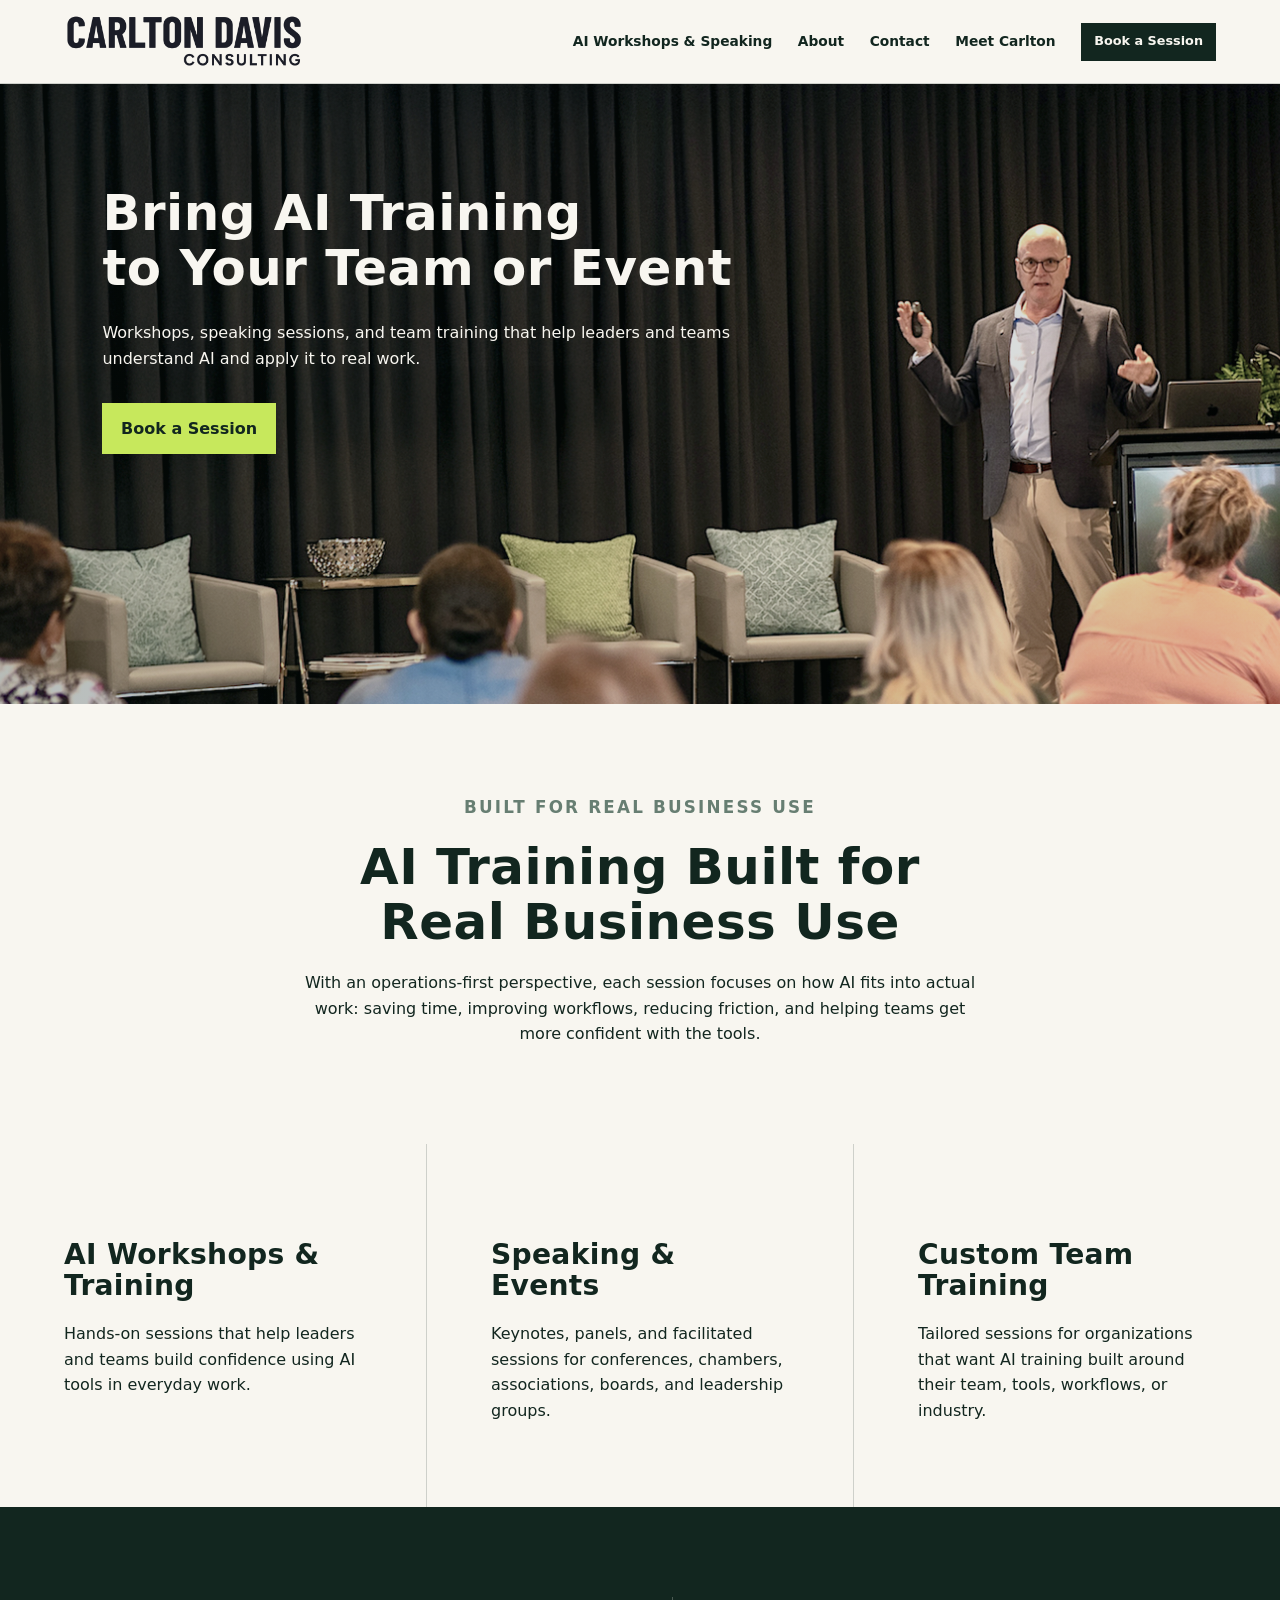
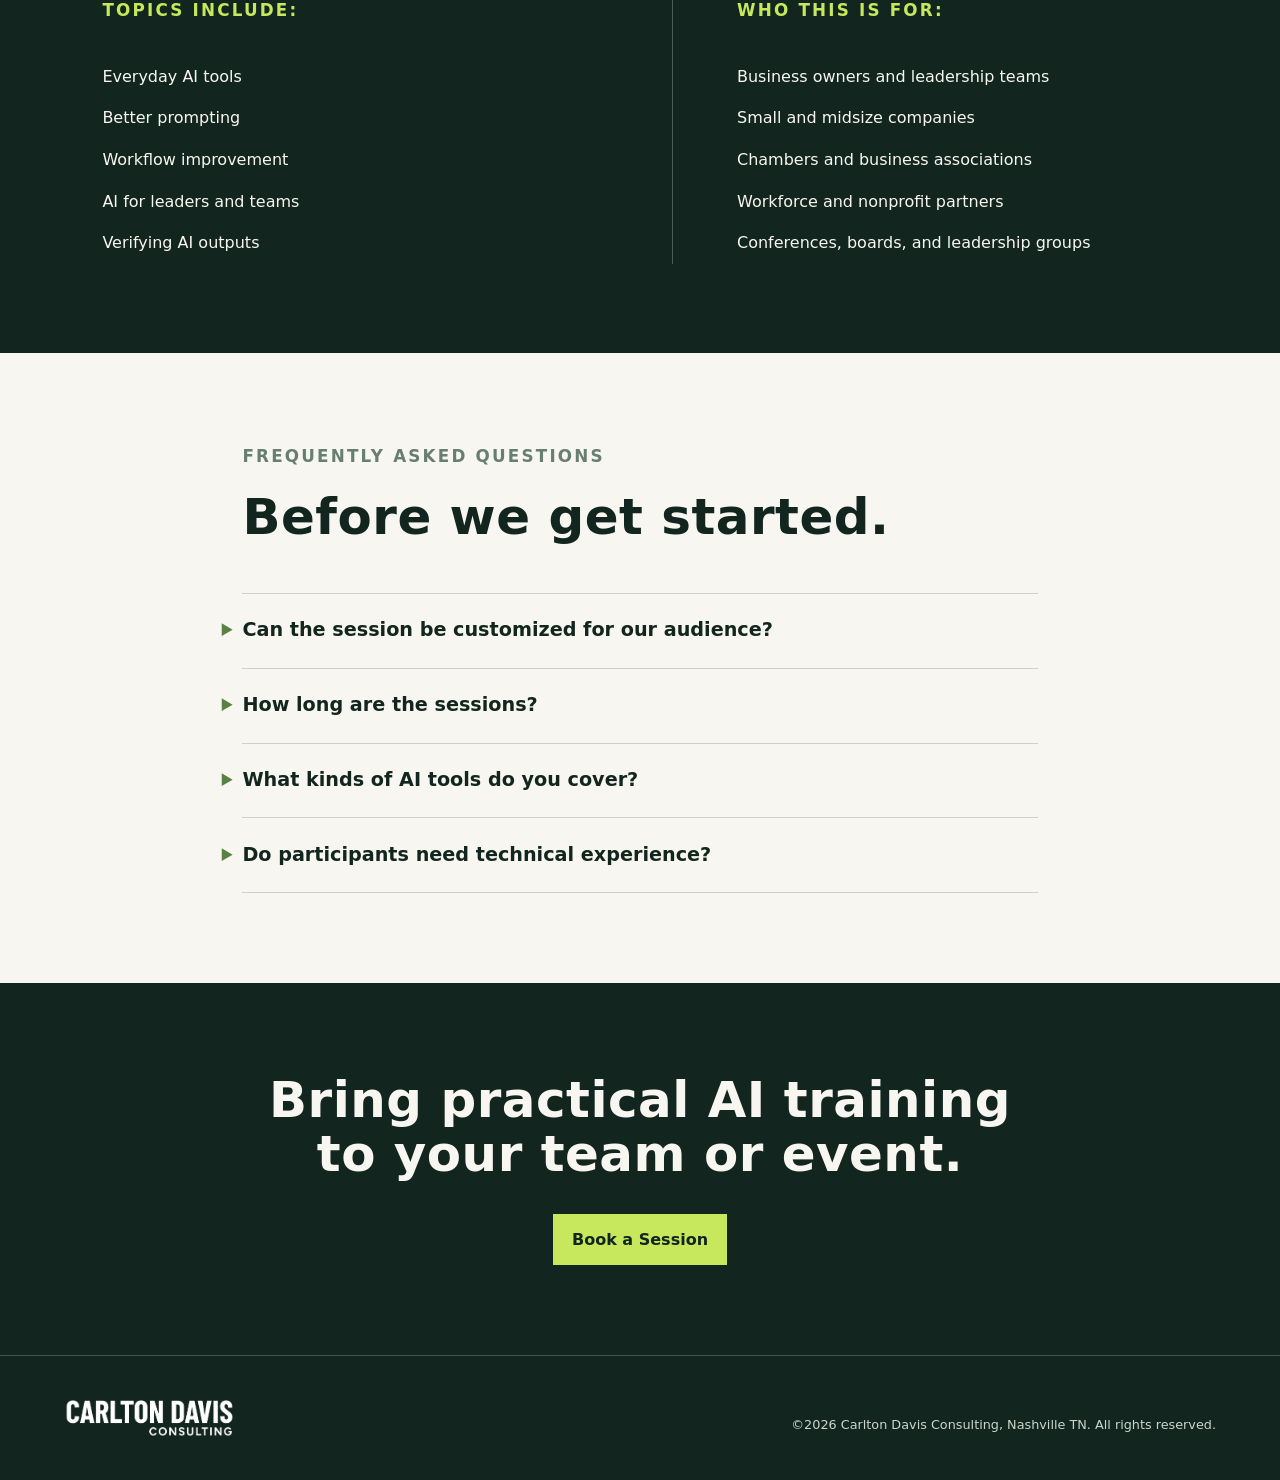
==== commit 16fee4a9: "Add files via upload" ====
--- a/ai-workshops-speaking/index.html
+++ b/ai-workshops-speaking/index.html
@@ -1,149 +1,2 @@
 <!doctype html>
-<html lang="en">
-  <head>
-    <meta charset="utf-8">
-    <meta name="viewport" content="width=device-width, initial-scale=1">
-    <meta name="description" content="Carlton Davis Consulting helps business leaders and teams use AI with practical workshops, training, speaking, and strategy in Nashville and beyond.">
-    <meta name="robots" content="index, follow">
-    <title>Carlton Davis Consulting | Practical AI Workshops &amp; Training</title>
-    <link rel="canonical" href="https://www.carltondavisconsulting.com/">
-    <meta property="og:site_name" content="Carlton Davis Consulting">
-    <meta property="og:type" content="website">
-    <meta property="og:title" content="Carlton Davis Consulting | Practical AI Workshops &amp; Training">
-    <meta property="og:description" content="Practical AI workshops, training, speaking, and strategy for business leaders and teams.">
-    <meta property="og:url" content="https://www.carltondavisconsulting.com/">
-    <meta property="og:image" content="https://www.carltondavisconsulting.com/assets/og-carlton-v3.jpg">
-    <meta property="og:image:secure_url" content="https://www.carltondavisconsulting.com/assets/og-carlton-v3.jpg">
-    <meta property="og:image:type" content="image/jpeg">
-    <meta property="og:image:width" content="1200">
-    <meta property="og:image:height" content="630">
-    <meta property="og:image:alt" content="Carlton Davis Consulting logo above a business meeting.">
-    <meta name="twitter:card" content="summary_large_image">
-    <meta name="twitter:title" content="Carlton Davis Consulting | Practical AI Workshops &amp; Training">
-    <meta name="twitter:description" content="Practical AI workshops, training, speaking, and strategy for business leaders and teams.">
-    <meta name="twitter:image" content="https://www.carltondavisconsulting.com/assets/og-carlton-v3.jpg">
-    <meta name="twitter:image:alt" content="Carlton Davis Consulting logo above a business meeting.">
-    <link rel="icon" type="image/png" href="assets/favicon.png">
-    <link rel="stylesheet" href="assets/styles.css">
-    <link rel="stylesheet" href="assets/hero.css?v=11">
-    <link rel="stylesheet" href="assets/intro-image.css?v=2">
-    <link rel="stylesheet" href="assets/headings.css?v=10">
-    <link rel="stylesheet" href="assets/quote-bands.css">
-    <link rel="stylesheet" href="assets/contact-light.css">
-    <link rel="stylesheet" href="assets/services-layout.css">
-    <link rel="stylesheet" href="assets/meet-carlton-image.css">
-    <link rel="stylesheet" href="assets/featured-media.css?v=3">
-    <style>
-      .client-feedback { background: var(--cream); }
-      .feedback-grid { display: grid; grid-template-columns: repeat(3, 1fr); gap: 1.25rem; margin-bottom: 2.5rem; }
-      .feedback-grid figure { display: flex; flex-direction: column; margin: 0; padding: clamp(1.5rem, 2.6vw, 2.4rem); background: var(--paper); border-top: 4px solid var(--lime); }
-      .feedback-grid blockquote { margin: 0; font: 1.08rem/1.55 var(--serif); }
-      .feedback-grid figcaption { display: grid; gap: .12rem; margin-top: auto; padding-top: 1.75rem; font-size: .86rem; }
-      .feedback-grid figcaption strong { font-size: .92rem; }
-      .feedback-grid figcaption span { color: var(--muted); }
-      @media (max-width: 900px) { .feedback-grid { grid-template-columns: 1fr; } }
-    </style>
-    <script type="application/ld+json">
-      {"@context":"https://schema.org","@type":"ProfessionalService","name":"Carlton Davis Consulting","url":"https://www.carltondavisconsulting.com/","description":"Practical AI workshops, training, speaking, and strategy for business leaders and teams.","areaServed":"Nashville, Tennessee and beyond","founder":{"@type":"Person","name":"Carlton Davis"},"sameAs":["https://www.linkedin.com/in/carltondavis/","https://www.google.com/maps/place/Carlton+Davis+Consulting/@36.1861885,-87.1147961,10z/data=!4m8!3m7!1s0x4f8a8050d8772bf9:0x6bc1f42861ff6720!8m2!3d36.1866404!4d-86.785147!9m1!1b1!16s%2Fg%2F11nhcmhpl7?entry=ttu"],"hasOfferCatalog":{"@type":"OfferCatalog","name":"Services","itemListElement":[{"@type":"Offer","itemOffered":{"@type":"Service","name":"AI Training & Workshops"}},{"@type":"Offer","itemOffered":{"@type":"Service","name":"Speaking & Events"}},{"@type":"Offer","itemOffered":{"@type":"Service","name":"AI Strategy & Advisory"}}]}}
-    </script>
-  </head>
-  <body>
-    <a class="skip-link" href="#main">Skip to content</a>
-    <header class="site-header">
-      <a class="brand" href="/" aria-label="Carlton Davis Consulting home">Carlton Davis <span>Consulting</span></a>
-      <button class="menu-button" type="button" aria-expanded="false" aria-controls="site-nav">Menu</button>
-      <nav id="site-nav" class="site-nav" aria-label="Primary navigation">
-        <a href="ai-workshops-speaking/index.html">AI Workshops &amp; Speaking</a>
-        <a href="#about">About</a>
-        <a href="#contact">Contact</a>
-        <a href="#carlton">Meet Carlton</a>
-        <a class="button button-small" href="https://calendar.app.google/vsopyCJjrNw46KgU7" target="_blank" rel="noopener">Book a Session<span class="sr-only">, opens Google Calendar</span></a>
-      </nav>
-    </header>
-    <main id="main">
-      <section class="hero section-dark">
-        <div class="hero-copy">
-          <h1>Practical AI<br>workshops and<br>training for<br>business leaders.</h1>
-        </div>
-        <img class="hero-image" src="assets/hero.jpg" width="1500" height="1000" alt="Business team collaborating around a table" fetchpriority="high">
-      </section>
-
-      <section id="about" class="section split intro">
-        <img src="assets/panel.jpg" width="1487" height="803" alt="Carlton Davis speaking on an AI panel at Nashville Entrepreneur Center" loading="lazy">
-        <div>
-          <p class="eyebrow">About</p>
-          <h2>AI that fits the way your business works.</h2>
-          <p>Carlton Davis Consulting helps businesses put AI to work in ways that are clear, useful, and tied to real business needs. The company provides workshops, training, speaking, and advisory support for leaders and teams who want to use AI with more confidence in daily operations.</p>
-          <p>The focus is not on hype or technical complexity. It is on helping organizations identify where AI fits, improve how work gets done, build responsible habits, and understand how new tools can support better decisions and execution.</p>
-          <p>Every engagement is designed to help people move from interest or uncertainty to clearer, more capable AI use.</p>
-          <a class="text-link" href="https://calendar.app.google/vsopyCJjrNw46KgU7" target="_blank" rel="noopener">Book a Session <span aria-hidden="true">→</span></a>
-        </div>
-      </section>
-
-      <blockquote class="quote section-dark">“Carlton is an AI expert with a gift for making complex ideas simple and actionable.”</blockquote>
-
-      <section class="section services" aria-label="Services">
-        <div class="section-heading"><p class="eyebrow">Services</p></div>
-        <div class="service-list">
-          <article>
-            <div class="service-main"><h3>AI Training &amp; Workshops</h3><a class="text-link" href="ai-workshops-speaking/">More About Training &amp; Workshops <span aria-hidden="true">→</span></a></div>
-            <div class="service-copy"><p class="service-tagline">Sessions that make AI work for your team.</p><p>Practical, hands-on AI workshops for business leaders and teams who want to use tools like ChatGPT and Gemini with more confidence. Sessions cover real business use cases, better prompting, context setting, personalization, result-checking, and safe everyday use.</p><p class="service-support">Participants leave with immediate takeaways they can apply in their work, plus a foundation for building smarter AI use across the team.</p></div>
-          </article>
-          <article>
-            <div class="service-main"><h3>Speaking &amp; Events</h3><a class="text-link" href="ai-workshops-speaking/">More About Training &amp; Workshops <span aria-hidden="true">→</span></a></div>
-            <div class="service-copy"><p class="service-tagline">Make AI clear and relevant for your audience.</p><p>AI talks, keynotes, panels, and facilitated sessions for conferences, chambers, associations, leadership groups, boards, and business events. Topics focus on AI adoption, the future of work, business change, and how leaders can use tools like ChatGPT and Gemini without getting lost in hype or technical jargon.</p><p class="service-support">These sessions help audiences understand AI, ask better questions, and see where it may fit inside their organizations.</p></div>
-          </article>
-          <article>
-            <div class="service-main"><h3>AI Strategy &amp; Advisory</h3></div>
-            <div class="service-copy"><p class="service-tagline">Build a roadmap to get AI working for your business.</p><p>Practical guidance for businesses that need a clear plan for using AI across the team. This work helps identify the best use cases, evaluate tools, map workflows, and align leaders around where AI can save time and improve productivity.</p><p class="service-support">The focus is not just technology. It is helping teams build confidence, create shared practices, remove adoption friction, and set clear governance around use.</p></div>
-          </article>
-        </div>
-      </section>
-
-      <blockquote class="quote quote-light">“Carlton shared info that I can start using ASAP! Relevant, relatable and understandable.”</blockquote>
-
-      <section id="contact" class="section contact-section">
-        <div><p class="eyebrow">Get in touch</p><h2>Let’s talk about AI for your business.</h2><p>Interested in a workshop, speaking engagement, or help figuring out where AI fits in your organization?</p><p>Send a note for a quick reply.</p><a class="button button-light" href="https://calendar.app.google/vsopyCJjrNw46KgU7" target="_blank" rel="noopener">Book a Session<span class="sr-only">, opens Google Calendar</span></a></div>
-        <form class="contact-form" action="https://formspree.io/f/xrpzqgog" method="POST">
-          <label>Name<input name="name" autocomplete="name" required></label>
-          <label>Email<input type="email" name="email" autocomplete="email" required></label>
-          <label>How can I help?<textarea name="message" rows="5" required></textarea></label>
-          <button class="button button-light" type="submit">Send message</button>
-        </form>
-      </section>
-
-      <section id="carlton" class="section split bio">
-        <img src="assets/carlton.jpg" width="1024" height="1024" alt="Carlton Davis, AI consultant and trainer" loading="lazy">
-        <div><p class="eyebrow">Meet Carlton</p><h2>Experience that keeps AI practical.</h2><p>Carlton Davis is a business founder, four-time COO, Integrator, and AI consultant who has helped organizations grow from startup stage to $87 million in annual revenue. His background spans marketing, software, engineering, logistics, and retail, with leadership experience across teams ranging from 10 to 600 people.</p><p>Before focusing on AI, Carlton spent decades solving operational challenges, scaling teams, improving processes, and helping organizations execute through change. That experience shapes his approach to AI: practical, plain-English, and grounded in how businesses actually work.</p><p>Based in Nashville, Carlton is active in the local AI and entrepreneurial community. He advises founders through the Nashville Entrepreneur Center, serves on the Nashville Chamber of Commerce AI Innovation Committee, and has spoken for conferences, associations, leadership groups, boards of directors, and business events on practical AI adoption and the future of AI in business.</p><p>Carlton has completed generative AI training and hands-on coursework across leading platforms including ChatGPT, Google Gemini, Claude, and other AI tools.</p></div>
-      </section>
-
-      <section class="section media" aria-labelledby="media-heading"><div class="section-heading"><h2 id="media-heading">Featured Media</h2></div><div class="media-grid"><a href="https://html5-player.libsyn.com/embed/episode/id/41222910/height/90/theme/custom/thumbnail/yes/direction/forward/render-playlist/no/custom-color/000000/" target="_blank" rel="noopener"><span class="media-image"><img src="assets/podcast.png" width="1000" height="560" alt="SCORE Connect podcast artwork" loading="lazy"></span><span class="media-caption"><strong>Click Image to Listen:</strong> <i style="font-style: normal; font-weight: 400;">SCORE Connect Podcast</i></span></a><a href="https://cf.cdn.uplynk.com/ause1/slices/ba9/9ca48a3b38ef42538c6fe52a659b1e99/ba9e548a7441422fa6a9f8944dccf2cf/ba9e548a7441422fa6a9f8944dccf2cf_e.mp4" target="_blank" rel="noopener"><span class="media-image"><img src="assets/channel5.jpg" width="1000" height="560" alt="Nashville Channel 5 interview artwork" loading="lazy"></span><span class="media-caption"><strong>Click Image to Watch:</strong> <i style="font-style: normal; font-weight: 400;">Nashville Channel 5 Interview</i></span></a><a href="https://www.tennesseebroadband.com/2026/03/ai-workshop-aims-to-reduce-fears-and-promote-adoption/" target="_blank" rel="noopener"><span class="media-image"><img src="assets/workshop.jpg" width="800" height="600" alt="AI workshop participants learning practical business uses for AI" loading="lazy"></span><span class="media-caption"><strong>Click Image to Read:</strong> <i style="font-style: normal; font-weight: 400;">Tennessee Broadband Association AI Workshop Coverage</i></span></a></div></section>
-
-      <section class="section client-feedback" aria-labelledby="feedback-heading">
-        <div class="section-heading">
-          <p class="eyebrow">What People Are Saying</p>
-          <h2 id="feedback-heading">Client Feedback</h2>
-        </div>
-        <div class="feedback-grid">
-          <figure>
-            <blockquote>“I've had the pleasure of listening to and learning from several of Carlton's AI presentations. He takes the complexity out of the conversation and makes AI usage practical and approachable. After each event, I've felt more inspired to dig in and access the benefits.”</blockquote>
-            <figcaption><strong>Lisa O'Dell</strong><span>SCORE Nashville</span></figcaption>
-          </figure>
-          <figure>
-            <blockquote>“Carlton is exceptionally knowledgeable in using and developing with AI, but in a way that's practical with real business use cases. He understands where it has its limits and where it can be most impactful versus spending time talking about theory with jargon no one understands.”</blockquote>
-            <figcaption><strong>Krissy Heaven</strong><span>CEO, Blueprint Expansion</span></figcaption>
-          </figure>
-          <figure>
-            <blockquote>“Carlton's presentation on AI was concise, easy to understand and immediately gave me several ideas to try, both personally and professionally. He has an excellent presence and believability, which helped me not feel intimidated by the technology. Highly recommend!”</blockquote>
-            <figcaption><strong>Steve Minucci</strong><span>President, Symphony Six</span></figcaption>
-          </figure>
-        </div>
-        <a class="text-link" href="https://www.google.com/maps/place/Carlton+Davis+Consulting/@36.1861885,-87.1147961,10z/data=!4m8!3m7!1s0x4f8a8050d8772bf9:0x6bc1f42861ff6720!8m2!3d36.1866404!4d-86.785147!9m1!1b1!16s%2Fg%2F11nhcmhpl7?entry=ttu">Read more Google reviews <span aria-hidden="true">→</span></a>
-      </section>
-
-      <section class="section insights section-dark"><div><p class="eyebrow">Stay connected</p><h2>See my latest AI insights on LinkedIn.</h2><a class="button button-light" href="https://www.linkedin.com/in/carltondavis/" target="_blank" rel="noopener">Connect on LinkedIn<span class="sr-only">, opens LinkedIn</span></a></div><div class="gallery"><img src="assets/chamber-ai-innovation-committee.png" width="2300" height="1616" alt="Carlton Davis with Nashville Chamber AI Innovation Committee members" loading="lazy"><img src="assets/client.jpg" width="1026" height="803" alt="Carlton Davis with an AI training client" loading="lazy"><span class="handshake-tile"><img src="assets/business-colleague-after-training.jpg" width="1738" height="2215" alt="Carlton Davis with a business colleague after a training session" loading="lazy"></span><img src="assets/group.jpg" width="3732" height="2799" alt="Carlton Davis with participants after an AI workshop" loading="lazy"></div></section>
-    </main>
-    <footer><a class="brand" href="/" aria-label="Carlton Davis Consulting home"><img class="footer-logo" src="assets/cdc-logo.png" width="838" height="190" alt="Carlton Davis Consulting"></a><p>©2026 Carlton Davis Consulting, Nashville TN. All rights reserved.</p></footer>
-    <script src="assets/site.js"></script>
-  </body>
-</html>
+<html lang="en"><head><meta charset="utf-8"><meta name="viewport" content="width=device-width, initial-scale=1"><meta name="description" content="AI workshops, speaking sessions, and team training that help leaders and teams apply AI to real work."><title>AI Workshops &amp; Speaking | Carlton Davis Consulting</title><link rel="canonical" href="https://www.carltondavisconsulting.com/ai-workshops-speaking/"><meta property="og:type" content="website"><meta property="og:title" content="AI Workshops &amp; Speaking | Carlton Davis Consulting"><meta property="og:description" content="Practical AI training for teams, business events, and leadership groups."><meta property="og:image" content="https://www.carltondavisconsulting.com/assets/og-carlton-v3.jpg"><meta property="og:image:secure_url" content="https://www.carltondavisconsulting.com/assets/og-carlton-v3.jpg"><meta property="og:image:type" content="image/jpeg"><meta property="og:image:width" content="1200"><meta property="og:image:height" content="630"><meta property="og:image:alt" content="Carlton Davis Consulting logo above a business meeting."><meta name="twitter:card" content="summary_large_image"><meta name="twitter:title" content="AI Workshops &amp; Speaking | Carlton Davis Consulting"><meta name="twitter:description" content="Practical AI training for teams, business events, and leadership groups."><meta name="twitter:image" content="https://www.carltondavisconsulting.com/assets/og-carlton-v3.jpg"><meta name="twitter:image:alt" content="Carlton Davis Consulting logo above a business meeting."><link rel="icon" type="image/png" href="../assets/favicon.png"><link rel="stylesheet" href="../assets/styles.css"><link rel="stylesheet" href="../assets/workshops-page.css"><script type="application/ld+json">{"@context":"https://schema.org","@type":"FAQPage","mainEntity":[{"@type":"Question","name":"Can the session be customized for our audience?","acceptedAnswer":{"@type":"Answer","text":"Yes. Workshops and training sessions can be shaped around your audience, industry, tools, and goals."}},{"@type":"Question","name":"How long are the sessions?","acceptedAnswer":{"@type":"Answer","text":"Typical formats include 60-minute presentations, 90-minute leadership sessions, 2-hour demonstrations, half-day workshops and custom team training."}},{"@type":"Question","name":"What kinds of AI tools do you cover?","acceptedAnswer":{"@type":"Answer","text":"Sessions can include tools like ChatGPT, Gemini, Claude, and other everyday AI tools depending on the audience and goals."}},{"@type":"Question","name":"Do participants need technical experience?","acceptedAnswer":{"@type":"Answer","text":"No. Sessions are designed for business leaders and teams who want practical AI guidance without needing a technical background."}}]}</script></head><body><a class="skip-link" href="#main">Skip to content</a><header class="site-header"><a class="brand" href="/" aria-label="Carlton Davis Consulting home">Carlton Davis <span>Consulting</span></a><button class="menu-button" type="button" aria-expanded="false" aria-controls="site-nav">Menu</button><nav id="site-nav" class="site-nav" aria-label="Primary navigation"><a aria-current="page" href="./">AI Workshops &amp; Speaking</a><a href="/#about">About</a><a href="/#contact">Contact</a><a href="/#carlton">Meet Carlton</a><a class="button button-small" href="https://calendar.app.google/vsopyCJjrNw46KgU7" target="_blank" rel="noopener">Book a Session</a></nav></header><main id="main"><section class="page-hero"><img src="../assets/workshops-hero.jpg" width="1592" height="663" alt="Carlton Davis delivering a presentation on AI to an audience of small business owners" fetchpriority="high"><div><h1>Bring AI Training<br>to Your Team or Event</h1><p>Workshops, speaking sessions, and team training that help leaders and teams understand AI and apply it to real work.</p><a class="button button-light" href="https://calendar.app.google/vsopyCJjrNw46KgU7" target="_blank" rel="noopener">Book a Session</a></div></section><section class="section training-intro"><p class="eyebrow">Built for real business use</p><h2>AI Training Built for Real Business Use</h2><p>With an operations-first perspective, each session focuses on how AI fits into actual work: saving time, improving workflows, reducing friction, and helping teams get more confident with the tools.</p></section><section class="section formats"><article><h3>AI Workshops &amp; Training</h3><p>Hands-on sessions that help leaders and teams build confidence using AI tools in everyday work.</p></article><article><h3>Speaking &amp; Events</h3><p>Keynotes, panels, and facilitated sessions for conferences, chambers, associations, boards, and leadership groups.</p></article><article><h3>Custom Team Training</h3><p>Tailored sessions for organizations that want AI training built around their team, tools, workflows, or industry.</p></article></section><section class="section two-column section-dark"><div><p class="eyebrow">Topics include:</p><ul><li>Everyday AI tools</li><li>Better prompting</li><li>Workflow improvement</li><li>AI for leaders and teams</li><li>Verifying AI outputs</li></ul></div><div><p class="eyebrow">Who this is for:</p><ul><li>Business owners and leadership teams</li><li>Small and midsize companies</li><li>Chambers and business associations</li><li>Workforce and nonprofit partners</li><li>Conferences, boards, and leadership groups</li></ul></div></section><section class="section faq"><p class="eyebrow">Frequently asked questions</p><h2>Before we get started.</h2><details><summary>Can the session be customized for our audience?</summary><p>Yes. Workshops and training sessions can be shaped around your audience, industry, tools, and goals.</p></details><details><summary>How long are the sessions?</summary><p>Typical formats include 60-minute presentations, 90-minute leadership sessions, 2-hour demonstrations, half-day workshops and custom team training.</p></details><details><summary>What kinds of AI tools do you cover?</summary><p>Sessions can include tools like ChatGPT, Gemini, Claude, and other everyday AI tools depending on the audience and goals.</p></details><details><summary>Do participants need technical experience?</summary><p>No. Sessions are designed for business leaders and teams who want practical AI guidance without needing a technical background.</p></details></section><section class="section cta section-dark"><h2>Bring practical AI training to your team or event.</h2><a class="button button-light" href="https://calendar.app.google/vsopyCJjrNw46KgU7" target="_blank" rel="noopener">Book a Session</a></section></main><footer><a class="brand" href="/" aria-label="Carlton Davis Consulting home"><img class="footer-logo" src="../assets/cdc-logo-white.png" width="1700" height="350" alt="Carlton Davis Consulting"></a><p>©2026 Carlton Davis Consulting, Nashville TN. All rights reserved.</p></footer><script src="../assets/site.js"></script></body></html>
--- a/assets/styles.css
+++ b/assets/styles.css
@@ -0,0 +1 @@
+:root{--ink:#12261f;--paper:#f8f6f0;--cream:#eeeadf;--lime:#c7e85c;--coral:#f39b78;--muted:#66746e;--line:rgba(18,38,31,.18);--sans:Inter,ui-sans-serif,system-ui,-apple-system,BlinkMacSystemFont,"Segoe UI",sans-serif;--serif:Georgia,"Times New Roman",serif}*{box-sizing:border-box}html{scroll-behavior:smooth}body{margin:0;background:var(--paper);color:var(--ink);font:16px/1.6 var(--sans)}img{display:block;max-width:100%}a{color:inherit;text-underline-offset:.18em}.skip-link{position:absolute;left:1rem;top:-4rem;background:var(--lime);padding:.6rem 1rem;z-index:20}.skip-link:focus{top:1rem}.site-header{min-height:84px;padding:0 clamp(1.25rem,5vw,5rem);display:flex;align-items:center;justify-content:space-between;gap:2rem;background:var(--paper);border-bottom:1px solid var(--line);position:relative;z-index:5}.brand{font-size:1.1rem;font-weight:800;text-decoration:none;letter-spacing:-.03em;line-height:1.05}.brand span{display:block;font-weight:450}.site-nav{display:flex;align-items:center;gap:clamp(.8rem,2vw,1.8rem);font-size:.86rem;font-weight:650}.site-nav>a:not(.button){text-decoration:none}.site-nav>a:not(.button):hover,.site-nav>a:not(.button):focus-visible{color:#4a6948}.menu-button{display:none;background:none;border:1px solid var(--ink);padding:.5rem .7rem;font:inherit;font-weight:700}.button{display:inline-flex;align-items:center;justify-content:center;min-height:47px;padding:.72rem 1.1rem;border:1px solid var(--ink);background:var(--ink);color:var(--paper);font-weight:750;text-decoration:none;transition:transform .2s,background .2s}.button:hover,.button:focus-visible{background:#244a3c;transform:translateY(-2px)}.button-light{border-color:var(--lime);background:var(--lime);color:var(--ink)}.button-light:hover,.button-light:focus-visible{background:#dcf28c}.button-small{min-height:38px;padding:.45rem .75rem;font-size:.8rem}.section{padding:clamp(4.5rem,9vw,9rem) clamp(1.25rem,8vw,11rem)}.section-dark{background:var(--ink);color:var(--paper)}.eyebrow{text-transform:uppercase;letter-spacing:.13em;font-size:.72rem;font-weight:800;margin:0 0 1.25rem;color:#677e72}.section-dark .eyebrow{color:var(--lime)}h1,h2,h3{line-height:.98;letter-spacing:-.055em;margin:0;font-weight:800}h1,h2{font-size:clamp(2.65rem,6vw,6.15rem)}h2{font-size:clamp(2.15rem,4.1vw,4.6rem)}h3{font-size:clamp(1.45rem,2.2vw,2.45rem)}p{margin:0 0 1.25rem}.hero{padding:clamp(3rem,7vw,8rem) clamp(1.25rem,8vw,11rem);display:grid;grid-template-columns:minmax(0,1fr) minmax(280px,.84fr);gap:clamp(2rem,7vw,8rem);align-items:end;min-height:680px}.hero-copy{position:relative;z-index:1}.hero h1{max-width:9ch}.hero-lede{font-size:clamp(1.1rem,1.6vw,1.45rem);max-width:34rem;margin:2rem 0}.hero-image{align-self:stretch;object-fit:cover;min-height:420px;max-height:650px;border-radius:0 5rem 0 0}.split{display:grid;grid-template-columns:minmax(260px,.85fr) minmax(0,1.1fr);gap:clamp(2rem,8vw,9rem);align-items:start}.split>img{width:100%;aspect-ratio:1.1;object-fit:cover}.intro>img{aspect-ratio:1.1;object-position:center}.split>div{max-width:52rem}.split p{font-size:1.05rem}.text-link{font-weight:800;text-decoration:none;border-bottom:2px solid var(--lime);padding-bottom:.25rem}.quote{margin:0;padding:clamp(3.5rem,8vw,8rem) clamp(1.25rem,14vw,16rem);font:clamp(1.65rem,3.1vw,3.5rem)/1.12 var(--serif);text-align:center}.quote-light{background:var(--coral);color:var(--ink)}.section-heading{max-width:55rem;margin-bottom:3rem}.service-list{border-top:1px solid var(--line)}.service-list article{display:grid;grid-template-columns:7rem minmax(10rem,1fr) minmax(13rem,1.2fr) minmax(14rem,1.5fr);gap:1.5rem;padding:2.25rem 0;border-bottom:1px solid var(--line)}.service-list article>span{font-weight:800;color:#6e8879}.service-list p{font-size:.95rem}.service-list .service-tagline{font-weight:750;font-size:1.1rem}.service-list .text-link{align-self:start;width:max-content}.contact-section{display:grid;grid-template-columns:1fr minmax(280px,.8fr);gap:clamp(2rem,8vw,8rem)}.contact-section>div{max-width:43rem}.contact-form{display:grid;gap:1rem}.contact-form label{font-size:.84rem;font-weight:800}.contact-form input,.contact-form textarea{display:block;width:100%;margin-top:.35rem;padding:.8rem;border:1px solid rgba(248,246,240,.55);background:transparent;color:var(--paper);font:inherit}.contact-form textarea{resize:vertical}.contact-form .button{justify-self:start}.bio>img{border-radius:50%}.media{background:var(--cream)}.media-grid{display:grid;grid-template-columns:1fr 1fr;gap:1.4rem}.media-grid a{background:var(--paper);text-decoration:none;font-weight:800}.media-grid img{width:100%;aspect-ratio:1.4;object-fit:cover}.media-grid span{display:flex;justify-content:space-between;gap:1rem;padding:1.2rem}.media-grid b{color:#4d7b4d}.insights{display:grid;grid-template-columns:.9fr 1.1fr;gap:3rem;align-items:center}.gallery{display:grid;grid-template-columns:1.05fr .95fr;gap:1rem}.gallery img{width:100%;height:300px;object-fit:cover}.gallery img:last-child{object-position:center 30%}footer{padding:2.8rem clamp(1.25rem,5vw,5rem);display:flex;justify-content:space-between;align-items:end;gap:2rem;background:var(--ink);color:var(--paper);border-top:1px solid rgba(248,246,240,.22)}footer p{font-size:.8rem;margin:0;color:#cbd5cd}.page-hero{position:relative;min-height:620px;color:var(--paper);display:grid;place-items:end start;padding:clamp(3rem,7vw,8rem) clamp(1.25rem,8vw,11rem);overflow:hidden}.page-hero:after{content:"";position:absolute;inset:0;background:linear-gradient(90deg,rgba(10,28,22,.88),rgba(10,28,22,.35))}.page-hero>img{position:absolute;inset:0;width:100%;height:100%;object-fit:cover}.page-hero>div{position:relative;z-index:1;max-width:800px}.page-hero h1{margin-bottom:1.5rem}.page-hero p:not(.eyebrow){font-size:1.15rem;max-width:44rem;margin-bottom:2rem}.training-intro{max-width:900px;margin:auto;text-align:center}.training-intro>p:last-child{font-size:1.15rem;margin-top:2rem}.formats{display:grid;grid-template-columns:repeat(3,1fr);gap:1px;padding:0;background:var(--line)}.formats article{padding:clamp(2.5rem,5vw,5rem);background:var(--paper)}.formats span{color:#63874d;font-weight:850}.formats h3{margin:2rem 0 1.2rem}.two-column{display:grid;grid-template-columns:1fr 1fr;gap:4rem}.two-column ul{list-style:none;padding:0;margin:2rem 0 0}.two-column li{padding:1rem 0;border-top:1px solid rgba(248,246,240,.25);font-size:1.15rem}.faq{max-width:1000px;margin:auto}.faq h2{margin-bottom:3rem}.faq details{border-top:1px solid var(--line);padding:1.35rem 0}.faq details:last-child{border-bottom:1px solid var(--line)}.faq summary{cursor:pointer;font-weight:800;font-size:1.2rem;list-style-position:outside}.faq summary::marker{color:#598144}.faq details p{max-width:700px;margin:1rem 0 0}.cta{text-align:center}.cta h2{max-width:800px;margin:0 auto 2rem}.sr-only{position:absolute;width:1px;height:1px;padding:0;margin:-1px;overflow:hidden;clip:rect(0,0,0,0);white-space:nowrap;border:0}@media(max-width:900px){.site-header{min-height:72px}.menu-button{display:block}.site-nav{display:none;position:absolute;top:100%;left:0;right:0;padding:1rem 1.25rem 1.5rem;background:var(--paper);border-bottom:1px solid var(--line);align-items:stretch;gap:1rem}.site-nav.is-open{display:flex;flex-direction:column}.site-nav .button{width:max-content}.hero{grid-template-columns:1fr;min-height:auto}.hero-image{max-height:450px;min-height:300px}.service-list article{grid-template-columns:4rem 1fr;gap:.7rem 1.5rem}.service-list article>p,.service-list article>a{grid-column:2}.contact-section,.insights{grid-template-columns:1fr}.split{gap:2.5rem}.media-grid{grid-template-columns:1fr}.two-column{gap:2.5rem}}@media(max-width:650px){h1{font-size:clamp(2.6rem,13vw,4rem)}.section{padding:4.25rem 1.25rem}.split{grid-template-columns:1fr}.split>img{max-width:440px}.quote{padding:4rem 1.25rem}.service-list article{display:block;padding:2rem 0}.service-list article>span{display:block;margin-bottom:1.2rem}.formats{grid-template-columns:1fr}.two-column{grid-template-columns:1fr}.two-column li{font-size:1rem}.gallery{grid-template-columns:1fr 1fr}.gallery img{height:220px}footer{align-items:start;flex-direction:column}.page-hero{min-height:560px;padding:3rem 1.25rem}.page-hero h1{font-size:clamp(2.5rem,12vw,3.6rem)}}@media(prefers-reduced-motion:reduce){html{scroll-behavior:auto}.button{transition:none}}
--- a/assets/workshops-page.css
+++ b/assets/workshops-page.css
@@ -0,0 +1,100 @@
+@import url("matched-headlines.css?v=1");
+
+.page-hero > img {
+  transform: scaleX(-1);
+}
+
+.page-hero::after {
+  background: linear-gradient(90deg, rgba(10, 28, 22, .293), rgba(10, 28, 22, .117));
+}
+
+.page-hero > div {
+  align-self: start;
+  margin-top: clamp(.5rem, 1vw, 1rem);
+}
+
+.section {
+  padding-top: clamp(3.75rem, 7vw, 7rem);
+  padding-bottom: clamp(3.75rem, 7vw, 7rem);
+}
+
+.formats {
+  padding: 0 !important;
+}
+
+.page-hero h1,
+.training-intro h2,
+.faq h2,
+.formats h3 {
+  letter-spacing: .01em;
+  line-height: 1.1;
+}
+
+.page-hero h1 {
+  font-size: clamp(2rem, 3.9vw, 4.4rem);
+}
+
+.cta h2 {
+  letter-spacing: .01em;
+  line-height: 1.1;
+}
+
+.training-intro h2,
+.faq h2,
+.cta h2 {
+  font-size: clamp(2rem, 3.9vw, 4.4rem);
+}
+
+.training-intro h2,
+.cta h2 {
+  letter-spacing: .01em !important;
+  line-height: 1.1 !important;
+}
+
+.training-intro {
+  padding-bottom: clamp(3rem, 6vw, 6rem);
+}
+
+/* Match the home page's large-heading spacing. */
+.training-intro h2 {
+  margin-bottom: 1.25rem;
+}
+
+.training-intro > p:last-child {
+  margin-top: 0;
+}
+
+/* Keep all workshop-page body copy on the same reading scale. */
+main p:not(.eyebrow),
+main .two-column li {
+  font-size: 1rem !important;
+  letter-spacing: normal !important;
+}
+
+.training-intro .eyebrow,
+.faq .eyebrow,
+.two-column .eyebrow {
+  font-size: 1.05rem;
+}
+
+.two-column li {
+  border-top: 0;
+  padding: .5rem 0;
+}
+
+.two-column > div + div {
+  border-left: 1px solid rgba(248, 246, 240, .25);
+  padding-left: clamp(2rem, 5vw, 5rem);
+}
+
+footer .footer-logo {
+  width: auto;
+  height: 2.2rem;
+}
+
+@media (max-width: 650px) {
+  .two-column > div + div {
+    border-left: 0;
+    padding-left: 0;
+  }
+}
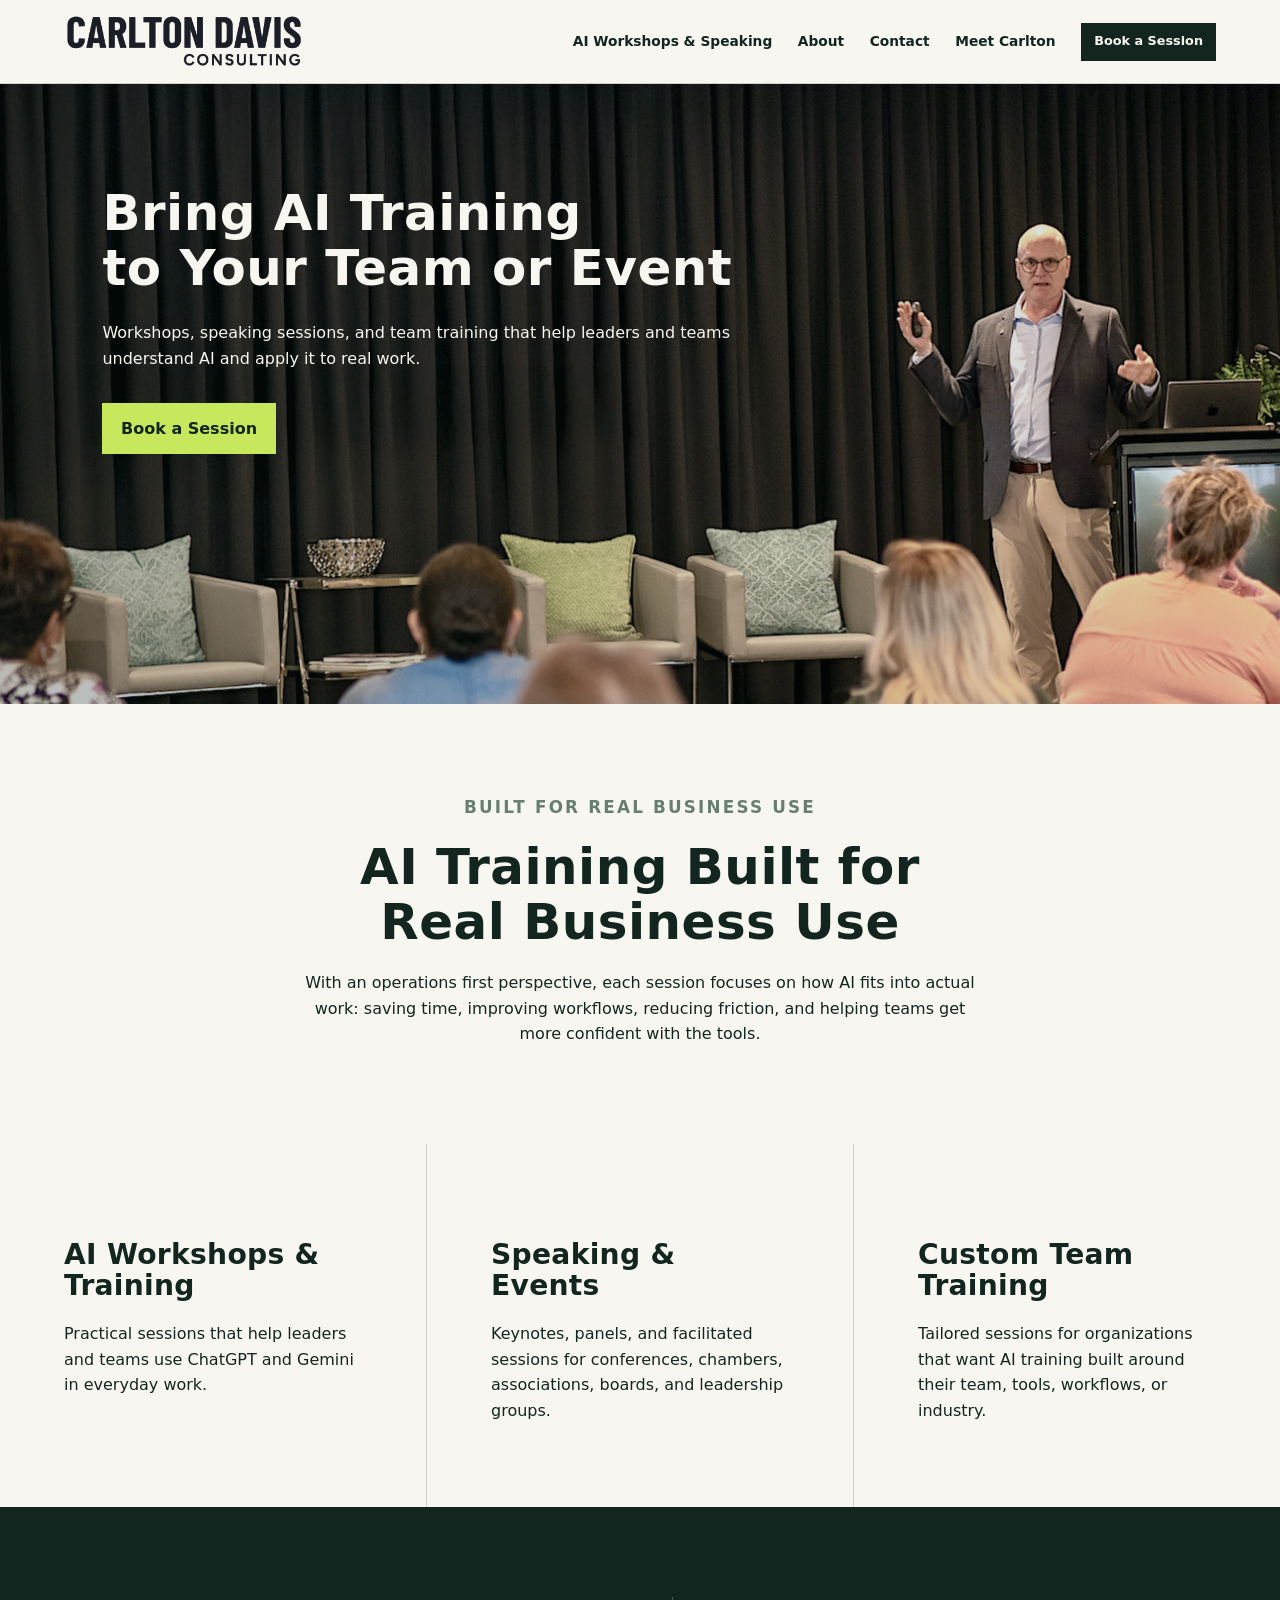
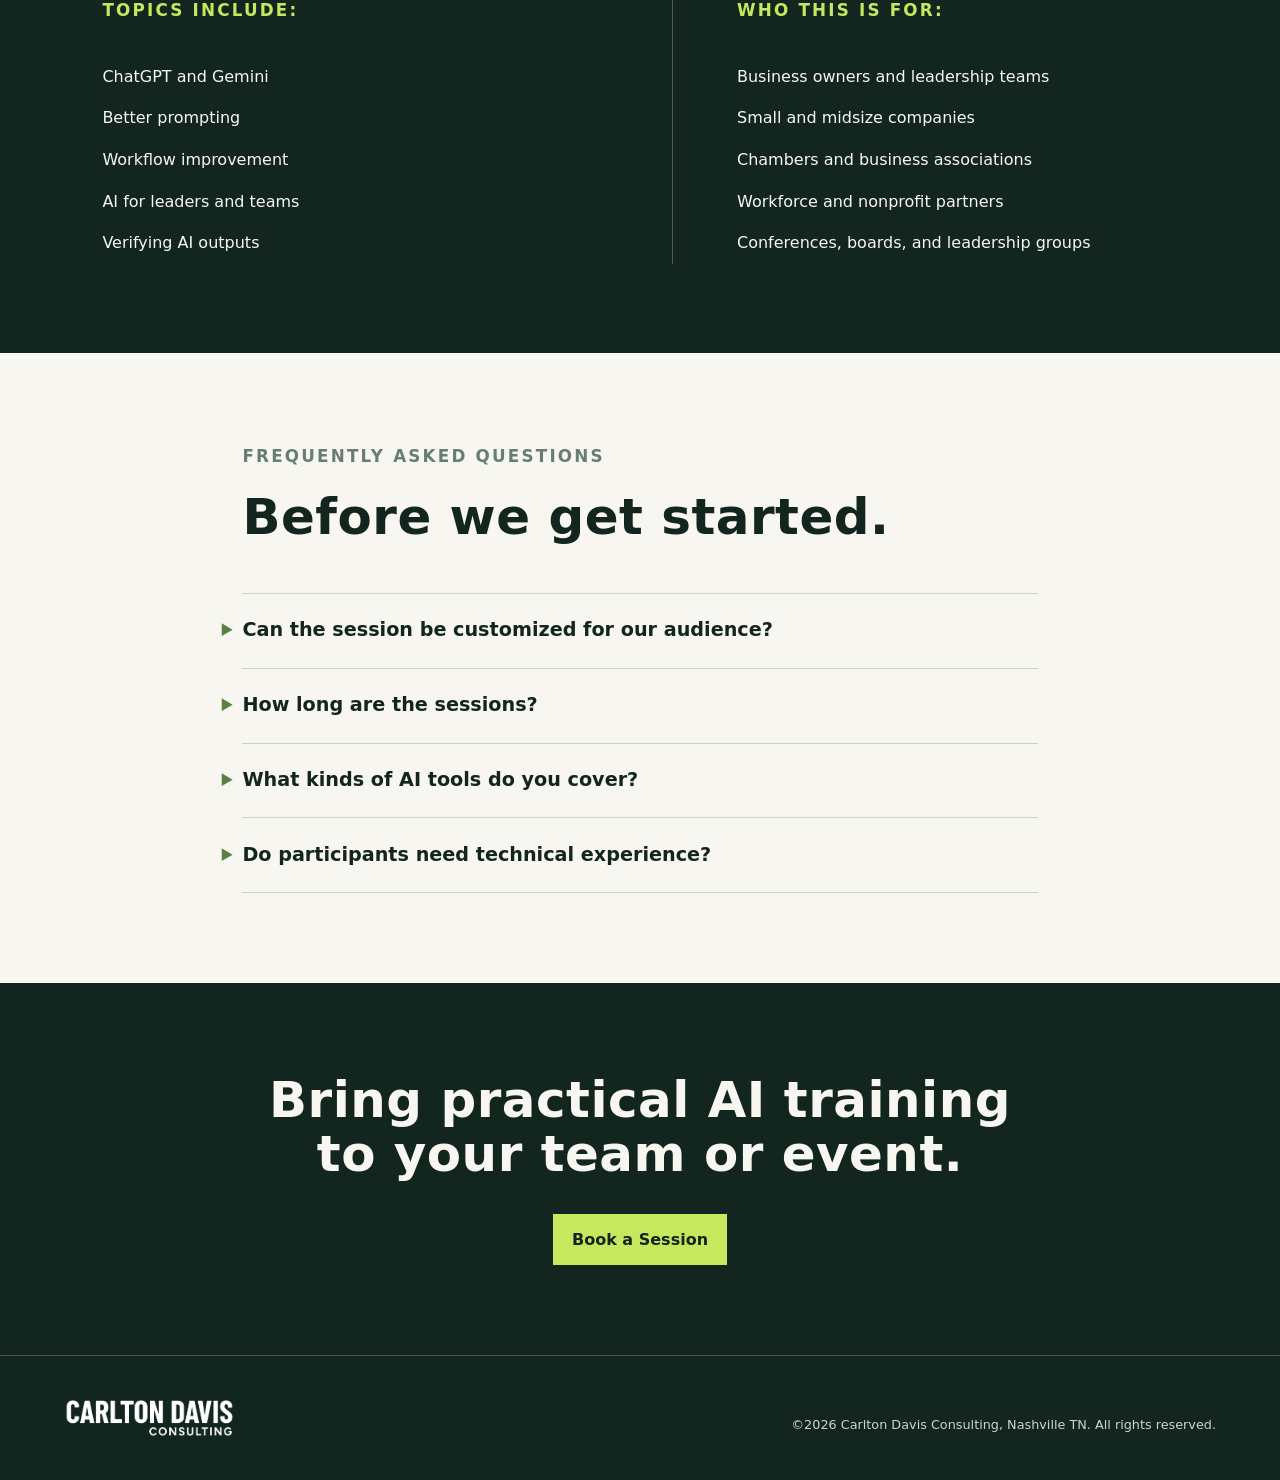
==== commit f09a4cfa: "Add files via upload" ====
--- a/ai-workshops-speaking/index.html
+++ b/ai-workshops-speaking/index.html
@@ -1,2 +1,2 @@
 <!doctype html>
-<html lang="en"><head><meta charset="utf-8"><meta name="viewport" content="width=device-width, initial-scale=1"><meta name="description" content="AI workshops, speaking sessions, and team training that help leaders and teams apply AI to real work."><title>AI Workshops &amp; Speaking | Carlton Davis Consulting</title><link rel="canonical" href="https://www.carltondavisconsulting.com/ai-workshops-speaking/"><meta property="og:type" content="website"><meta property="og:title" content="AI Workshops &amp; Speaking | Carlton Davis Consulting"><meta property="og:description" content="Practical AI training for teams, business events, and leadership groups."><meta property="og:image" content="https://www.carltondavisconsulting.com/assets/og-carlton-v3.jpg"><meta property="og:image:secure_url" content="https://www.carltondavisconsulting.com/assets/og-carlton-v3.jpg"><meta property="og:image:type" content="image/jpeg"><meta property="og:image:width" content="1200"><meta property="og:image:height" content="630"><meta property="og:image:alt" content="Carlton Davis Consulting logo above a business meeting."><meta name="twitter:card" content="summary_large_image"><meta name="twitter:title" content="AI Workshops &amp; Speaking | Carlton Davis Consulting"><meta name="twitter:description" content="Practical AI training for teams, business events, and leadership groups."><meta name="twitter:image" content="https://www.carltondavisconsulting.com/assets/og-carlton-v3.jpg"><meta name="twitter:image:alt" content="Carlton Davis Consulting logo above a business meeting."><link rel="icon" type="image/png" href="../assets/favicon.png"><link rel="stylesheet" href="../assets/styles.css"><link rel="stylesheet" href="../assets/workshops-page.css"><script type="application/ld+json">{"@context":"https://schema.org","@type":"FAQPage","mainEntity":[{"@type":"Question","name":"Can the session be customized for our audience?","acceptedAnswer":{"@type":"Answer","text":"Yes. Workshops and training sessions can be shaped around your audience, industry, tools, and goals."}},{"@type":"Question","name":"How long are the sessions?","acceptedAnswer":{"@type":"Answer","text":"Typical formats include 60-minute presentations, 90-minute leadership sessions, 2-hour demonstrations, half-day workshops and custom team training."}},{"@type":"Question","name":"What kinds of AI tools do you cover?","acceptedAnswer":{"@type":"Answer","text":"Sessions can include tools like ChatGPT, Gemini, Claude, and other everyday AI tools depending on the audience and goals."}},{"@type":"Question","name":"Do participants need technical experience?","acceptedAnswer":{"@type":"Answer","text":"No. Sessions are designed for business leaders and teams who want practical AI guidance without needing a technical background."}}]}</script></head><body><a class="skip-link" href="#main">Skip to content</a><header class="site-header"><a class="brand" href="/" aria-label="Carlton Davis Consulting home">Carlton Davis <span>Consulting</span></a><button class="menu-button" type="button" aria-expanded="false" aria-controls="site-nav">Menu</button><nav id="site-nav" class="site-nav" aria-label="Primary navigation"><a aria-current="page" href="./">AI Workshops &amp; Speaking</a><a href="/#about">About</a><a href="/#contact">Contact</a><a href="/#carlton">Meet Carlton</a><a class="button button-small" href="https://calendar.app.google/vsopyCJjrNw46KgU7" target="_blank" rel="noopener">Book a Session</a></nav></header><main id="main"><section class="page-hero"><img src="../assets/workshops-hero.jpg" width="1592" height="663" alt="Carlton Davis delivering a presentation on AI to an audience of small business owners" fetchpriority="high"><div><h1>Bring AI Training<br>to Your Team or Event</h1><p>Workshops, speaking sessions, and team training that help leaders and teams understand AI and apply it to real work.</p><a class="button button-light" href="https://calendar.app.google/vsopyCJjrNw46KgU7" target="_blank" rel="noopener">Book a Session</a></div></section><section class="section training-intro"><p class="eyebrow">Built for real business use</p><h2>AI Training Built for Real Business Use</h2><p>With an operations-first perspective, each session focuses on how AI fits into actual work: saving time, improving workflows, reducing friction, and helping teams get more confident with the tools.</p></section><section class="section formats"><article><h3>AI Workshops &amp; Training</h3><p>Hands-on sessions that help leaders and teams build confidence using AI tools in everyday work.</p></article><article><h3>Speaking &amp; Events</h3><p>Keynotes, panels, and facilitated sessions for conferences, chambers, associations, boards, and leadership groups.</p></article><article><h3>Custom Team Training</h3><p>Tailored sessions for organizations that want AI training built around their team, tools, workflows, or industry.</p></article></section><section class="section two-column section-dark"><div><p class="eyebrow">Topics include:</p><ul><li>Everyday AI tools</li><li>Better prompting</li><li>Workflow improvement</li><li>AI for leaders and teams</li><li>Verifying AI outputs</li></ul></div><div><p class="eyebrow">Who this is for:</p><ul><li>Business owners and leadership teams</li><li>Small and midsize companies</li><li>Chambers and business associations</li><li>Workforce and nonprofit partners</li><li>Conferences, boards, and leadership groups</li></ul></div></section><section class="section faq"><p class="eyebrow">Frequently asked questions</p><h2>Before we get started.</h2><details><summary>Can the session be customized for our audience?</summary><p>Yes. Workshops and training sessions can be shaped around your audience, industry, tools, and goals.</p></details><details><summary>How long are the sessions?</summary><p>Typical formats include 60-minute presentations, 90-minute leadership sessions, 2-hour demonstrations, half-day workshops and custom team training.</p></details><details><summary>What kinds of AI tools do you cover?</summary><p>Sessions can include tools like ChatGPT, Gemini, Claude, and other everyday AI tools depending on the audience and goals.</p></details><details><summary>Do participants need technical experience?</summary><p>No. Sessions are designed for business leaders and teams who want practical AI guidance without needing a technical background.</p></details></section><section class="section cta section-dark"><h2>Bring practical AI training to your team or event.</h2><a class="button button-light" href="https://calendar.app.google/vsopyCJjrNw46KgU7" target="_blank" rel="noopener">Book a Session</a></section></main><footer><a class="brand" href="/" aria-label="Carlton Davis Consulting home"><img class="footer-logo" src="../assets/cdc-logo-white.png" width="1700" height="350" alt="Carlton Davis Consulting"></a><p>©2026 Carlton Davis Consulting, Nashville TN. All rights reserved.</p></footer><script src="../assets/site.js"></script></body></html>
+<html lang="en"><head><meta charset="utf-8"><meta name="viewport" content="width=device-width, initial-scale=1"><meta name="description" content="Nashville based ChatGPT and Gemini workshops, speaking sessions, and team training for small and midsize business leaders and teams."><title>AI Workshops &amp; Speaking | Carlton Davis Consulting</title><link rel="canonical" href="https://www.carltondavisconsulting.com/ai-workshops-speaking/"><meta property="og:type" content="website"><meta property="og:title" content="AI Workshops &amp; Speaking | Carlton Davis Consulting"><meta property="og:description" content="Nashville based ChatGPT and Gemini training for teams, business events, and leadership groups."><meta property="og:image" content="https://www.carltondavisconsulting.com/assets/og-carlton-v3.jpg"><meta property="og:image:secure_url" content="https://www.carltondavisconsulting.com/assets/og-carlton-v3.jpg"><meta property="og:image:type" content="image/jpeg"><meta property="og:image:width" content="1200"><meta property="og:image:height" content="630"><meta property="og:image:alt" content="Carlton Davis Consulting logo above a business meeting."><meta name="twitter:card" content="summary_large_image"><meta name="twitter:title" content="AI Workshops &amp; Speaking | Carlton Davis Consulting"><meta name="twitter:description" content="Nashville based ChatGPT and Gemini training for teams, business events, and leadership groups."><meta name="twitter:image" content="https://www.carltondavisconsulting.com/assets/og-carlton-v3.jpg"><meta name="twitter:image:alt" content="Carlton Davis Consulting logo above a business meeting."><link rel="icon" type="image/png" href="../assets/favicon.png"><link rel="stylesheet" href="../assets/styles.css"><link rel="stylesheet" href="../assets/workshops-page.css"><script type="application/ld+json">{"@context":"https://schema.org","@type":"FAQPage","mainEntity":[{"@type":"Question","name":"Can the session be customized for our audience?","acceptedAnswer":{"@type":"Answer","text":"Yes. Workshops and training sessions can be shaped around your audience, industry, tools, and goals."}},{"@type":"Question","name":"How long are the sessions?","acceptedAnswer":{"@type":"Answer","text":"Typical formats include 60 minute presentations, 90 minute leadership sessions, 2 hour demonstrations, half day workshops and custom team training."}},{"@type":"Question","name":"What kinds of AI tools do you cover?","acceptedAnswer":{"@type":"Answer","text":"Sessions focus on practical business use of ChatGPT and Gemini."}},{"@type":"Question","name":"Do participants need technical experience?","acceptedAnswer":{"@type":"Answer","text":"No. Sessions are designed for business leaders and teams who want practical AI guidance without needing a technical background."}}]}</script></head><body><a class="skip-link" href="#main">Skip to content</a><header class="site-header"><a class="brand" href="/" aria-label="Carlton Davis Consulting home">Carlton Davis <span>Consulting</span></a><button class="menu-button" type="button" aria-expanded="false" aria-controls="site-nav">Menu</button><nav id="site-nav" class="site-nav" aria-label="Primary navigation"><a aria-current="page" href="./">AI Workshops &amp; Speaking</a><a href="/#about">About</a><a href="/#contact">Contact</a><a href="/#carlton">Meet Carlton</a><a class="button button-small" href="https://calendar.app.google/vsopyCJjrNw46KgU7" target="_blank" rel="noopener">Book a Session</a></nav></header><main id="main"><section class="page-hero"><img src="../assets/workshops-hero.jpg" width="1592" height="663" alt="Carlton Davis delivering a presentation on AI to an audience of small business owners" fetchpriority="high"><div><h1>Bring AI Training<br>to Your Team or Event</h1><p>Workshops, speaking sessions, and team training that help leaders and teams understand AI and apply it to real work.</p><a class="button button-light" href="https://calendar.app.google/vsopyCJjrNw46KgU7" target="_blank" rel="noopener">Book a Session</a></div></section><section class="section training-intro"><p class="eyebrow">Built for real business use</p><h2>AI Training Built for Real Business Use</h2><p>With an operations first perspective, each session focuses on how AI fits into actual work: saving time, improving workflows, reducing friction, and helping teams get more confident with the tools.</p></section><section class="section formats"><article><h3>AI Workshops &amp; Training</h3><p>Practical sessions that help leaders and teams use ChatGPT and Gemini in everyday work.</p></article><article><h3>Speaking &amp; Events</h3><p>Keynotes, panels, and facilitated sessions for conferences, chambers, associations, boards, and leadership groups.</p></article><article><h3>Custom Team Training</h3><p>Tailored sessions for organizations that want AI training built around their team, tools, workflows, or industry.</p></article></section><section class="section two-column section-dark"><div><p class="eyebrow">Topics include:</p><ul><li>ChatGPT and Gemini</li><li>Better prompting</li><li>Workflow improvement</li><li>AI for leaders and teams</li><li>Verifying AI outputs</li></ul></div><div><p class="eyebrow">Who this is for:</p><ul><li>Business owners and leadership teams</li><li>Small and midsize companies</li><li>Chambers and business associations</li><li>Workforce and nonprofit partners</li><li>Conferences, boards, and leadership groups</li></ul></div></section><section class="section faq"><p class="eyebrow">Frequently asked questions</p><h2>Before we get started.</h2><details><summary>Can the session be customized for our audience?</summary><p>Yes. Workshops and training sessions can be shaped around your audience, industry, tools, and goals.</p></details><details><summary>How long are the sessions?</summary><p>Typical formats include 60 minute presentations, 90 minute leadership sessions, 2 hour demonstrations, half day workshops and custom team training.</p></details><details><summary>What kinds of AI tools do you cover?</summary><p>Sessions focus on practical business use of ChatGPT and Gemini.</p></details><details><summary>Do participants need technical experience?</summary><p>No. Sessions are designed for business leaders and teams who want practical AI guidance without needing a technical background.</p></details></section><section class="section cta section-dark"><h2>Bring practical AI training to your team or event.</h2><a class="button button-light" href="https://calendar.app.google/vsopyCJjrNw46KgU7" target="_blank" rel="noopener">Book a Session</a></section></main><footer><a class="brand" href="/" aria-label="Carlton Davis Consulting home"><img class="footer-logo" src="../assets/cdc-logo-white.png" width="1700" height="350" alt="Carlton Davis Consulting"></a><p>©2026 Carlton Davis Consulting, Nashville TN. All rights reserved.</p></footer><script src="../assets/site.js"></script></body></html>
